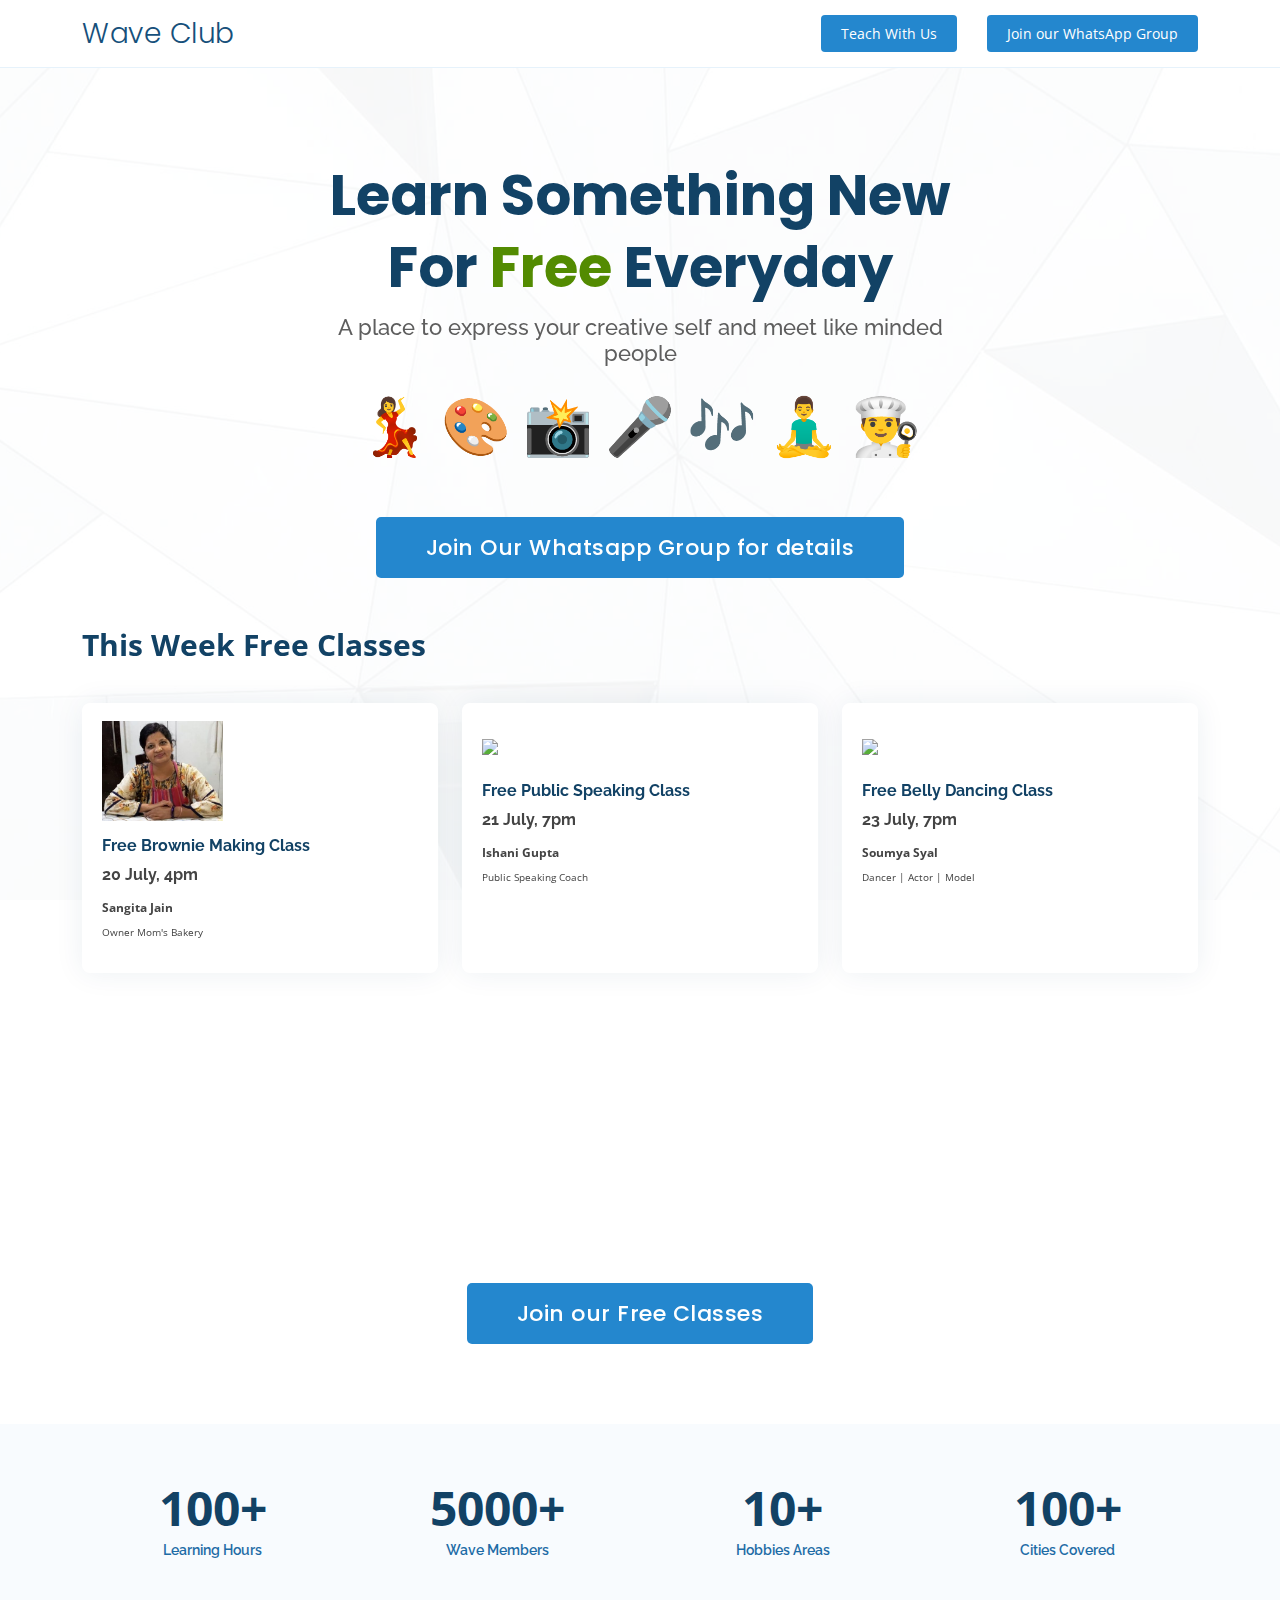
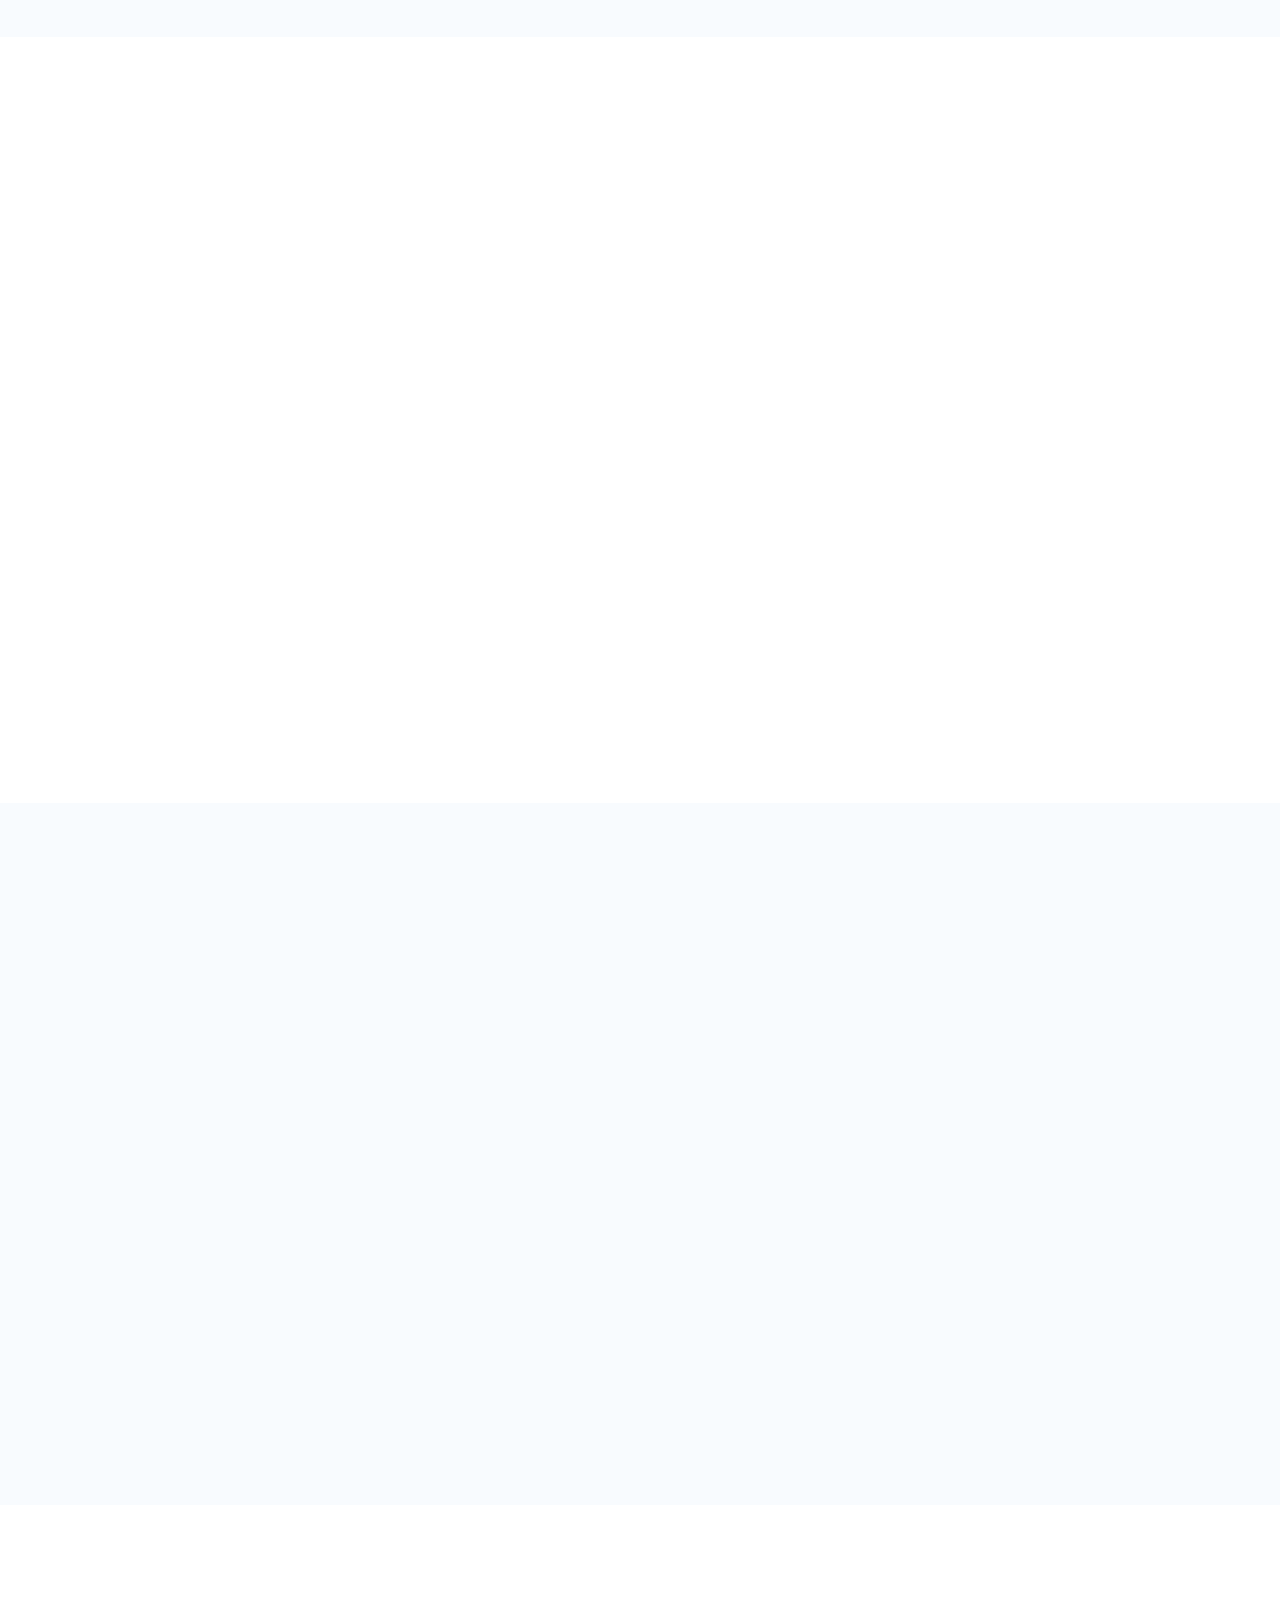
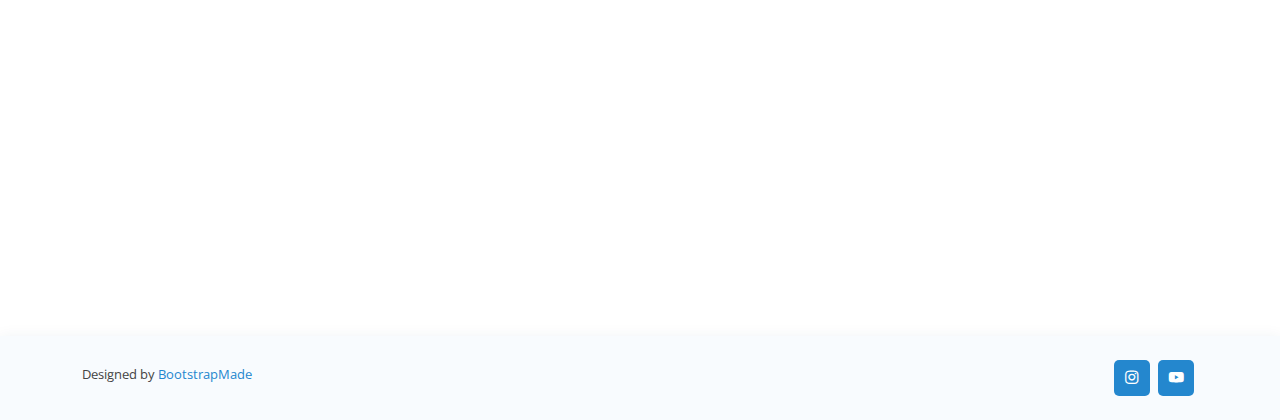
==== index.html @ b3d8a939 "faqs" ====
<!DOCTYPE html>
<html lang="en">

<head>
  <meta charset="utf-8">
  <meta content="width=device-width, initial-scale=1.0" name="viewport">

  <title>Wave Club</title>
  <meta content="" name="description">
  <meta content="" name="keywords">

  <!-- Favicons -->
  <link href="assets/img/favicon.png" rel="icon">
  <link href="assets/img/apple-touch-icon.png" rel="apple-touch-icon">

  <!-- Google Fonts -->
  <link href="https://fonts.googleapis.com/css?family=Open+Sans:300,300i,400,400i,600,600i,700,700i|Raleway:300,300i,400,400i,500,500i,600,600i,700,700i|Poppins:300,300i,400,400i,500,500i,600,600i,700,700i" rel="stylesheet">

  <!-- Vendor CSS Files -->
  <link href="assets/vendor/aos/aos.css" rel="stylesheet">
  <link href="assets/vendor/bootstrap/css/bootstrap.min.css" rel="stylesheet">
  <link href="assets/vendor/bootstrap-icons/bootstrap-icons.css" rel="stylesheet">
  <link href="assets/vendor/boxicons/css/boxicons.min.css" rel="stylesheet">
  <link href="assets/vendor/glightbox/css/glightbox.min.css" rel="stylesheet">
  <link href="assets/vendor/remixicon/remixicon.css" rel="stylesheet">
  <link href="assets/vendor/swiper/swiper-bundle.min.css" rel="stylesheet">

  <!-- Template Main CSS File -->
  <link href="assets/css/style.css" rel="stylesheet">

  <!-- =======================================================
  * Template Name: OnePage - v4.1.0
  * Template URL: https://bootstrapmade.com/onepage-multipurpose-bootstrap-template/
  * Author: BootstrapMade.com
  * License: https://bootstrapmade.com/license/
  ======================================================== -->
</head>

<body>

  <!-- ======= Header ======= -->
  <header id="header" class="fixed-top">
    <div class="container d-flex align-items-center justify-content-between">

      <h1 class="logo"><a href="index.html">Wave Club</a></h1>
      <!-- Uncomment below if you prefer to use an image logo -->


      <!-- <a href="index.html" class="logo"><img src="assets/img/logo.png" alt="" class="img-fluid"></a>-->

      <nav id="navbar" class="navbar">
        <ul>
          <!-- <li><a class="nav-link scrollto active" href="#hero">Home</a></li>
          <li><a class="nav-link scrollto" href="#about">About</a></li>
          <li><a class="nav-link scrollto" href="#testimonials">Testimonials</a></li>
          <li><a class="nav-link scrollto o" href="#portfolio">Portfolio</a></li>
          <li><a class="nav-link scrollto" href="#team">Team</a></li>
          <li><a class="nav-link scrollto" href="#faq">FAQ</a></li>
          <li><a class="nav-link scrollto" href="#contact">Contact</a></li> -->
          <!-- <li><a class="nav-link" href="teach-with-us.html">Teach With Us</a></li> -->
          <li><a class="getstarted scrollto" href="teach-with-us.html" target="_blank" >Teach With Us</a></li>          
           <li><a class="getstarted scrollto" href="https://chat.whatsapp.com/DWYjIzZmG3XHEySq0C9YFz" target="_blank" >Join our WhatsApp Group</a></li>
        </ul>
        <i class="bi bi-list mobile-nav-toggle"></i>
      </nav>
      <!-- .navbar -->

    </div>
  </header><!-- End Header -->

  <!-- ======= Hero Section ======= -->
  <section id="hero" class="d-flex align-items-center">
    <div class="container position-relative" data-aos="fade-up" data-aos-delay="100">
      <div class="row justify-content-center">
        <div class="col-xl-7 col-lg-9 text-center">
          <h1>Learn Something New For <span style="color:#538b01">Free</span> Everyday</h1>          
          <h2><span style="font-size: 22px;">A place to express your creative self and meet like minded people</span></h2>
          <br>
          <h1>💃 🎨  📸 🎤 🎶 🧘‍♂️ 👨‍🍳</h1>
        </div>
      </div>
      <br>
      <div class="text-center">
        <a target="_blank" href="https://chat.whatsapp.com/DWYjIzZmG3XHEySq0C9YFz" class="btn-get-started scrollto">Join Our Whatsapp Group for details</a>
      </div>
      <br>

      <div class="row justify-content-center">
        <div class="col-xl-12 col-lg-12">
          <p class="upcoming-classes"><b>This Week Free Classes</b></p>
        </div>
      </div>

      <div class="row icon-boxes flex">
        <div class="col-6 col-md-4 col-lg-4 align-items-stretch mb-5 mb-lg-0" data-aos="zoom-in" data-aos-delay="200">
          <div class="icon-box">
            <div class="icon"><img class="hobby-image" src="assets/img/brownie3.jpeg" style="height:100px"/></div>
            <h4 class="title"><a href="">Free Brownie Making Class</a></h4>
            <p class="description">
              <h4 class="title class-date">20 July, 4pm</h4>
              <span class="instructor-name"><b>Sangita Jain</b></span><br>
              <span class="instructor-info">Owner Mom's Bakery</span>
            </p>
          </div>
        </div>

        <div class="col-6 col-md-4 col-lg-4 align-items-stretch mb-5 mb-lg-0" data-aos="zoom-in" data-aos-delay="200">
          <div class="icon-box">
            <div class="icon"><img class="hobby-image" src="assets/img/Ishani.jpeg" style="height:100px"/></div>
            <h4 class="title"><a href="">Free Public Speaking Class</a></h4>
            <p class="description">
              <h4 class="title class-date">21 July, 7pm</h4>
              <span class="instructor-name"><b>Ishani Gupta</b></span><br>
              <span class="instructor-info">Public Speaking Coach</span>
            </p>
          </div>
        </div>

        <div class="col-6 col-md-4 col-lg-4 align-items-stretch mb-5 mb-lg-0" data-aos="zoom-in" data-aos-delay="200">
          <div class="icon-box">
            <div class="icon"><img class="hobby-image" src="assets/img/Soumya.png" style="height:100px"/></div>
            <h4 class="title"><a href="">Free Belly Dancing Class</a></h4>
            <p class="description">
              <h4 class="title class-date">23 July, 7pm</h4>
              <span class="instructor-name"><b>Soumya Syal</b></span><br>
              <span class="instructor-info">Dancer | Actor | Model</span>
            </p>
          </div>
        </div>
 
        <div class="col-6 col-md-4 col-lg-4 align-items-stretch mb-5 mb-lg-0" data-aos="zoom-in" data-aos-delay="200">
          <div class="icon-box">
            <br>
            <div class="icon"><img class="hobby-image" src="assets/img/riya.jpeg" style="height:100px"/></div>
            <br><h4 class="title"><a href="">Free Photography Class</a></h4>
            <p class="description">
              <h4 class="title class-date">24 July, 7pm</h4>
              <span class="instructor-name"><b>Riya Kishnani</b></span><br>
              <span class="instructor-info">Commercial Photographer</span>
            </p>
          </div>
        </div>

         <div class="col-6 col-md-4 col-lg-4 align-items-stretch mb-5 mb-lg-0" data-aos="zoom-in" data-aos-delay="200">
          <div class="icon-box">
            <div class="icon"><img class="hobby-image" src="assets/img/sketching.jpeg" style="height:100px"/></div>
            <h4 class="title"><a href="">Free Sketching Class</a></h4>
            <p class="description">
              <h4 class="title class-date">25 July, 7pm</h4>
              <span class="instructor-name"><b>Prashant</b></span><br>
              <span class="instructor-info">Professional Artist</span>
            </p>
          </div>
        </div>
         <br>
      <div class="text-center">
        <a target="_blank" href="https://chat.whatsapp.com/DWYjIzZmG3XHEySq0C9YFz" class="btn-get-started scrollto">Join our Free Classes</a>
      </div>
      <br>
      </div>
    </div>
  </section>


  <!-- End Hero -->

  <main id="main">

    <!-- ======= About Section ======= -->
    <!-- <section id="about" class="about">
      <div class="container" data-aos="fade-up">

        <div class="section-title">
          <h2>About Us</h2>
          <p>A space where </p>
        </div>

        <div class="row content">
          <div class="col-lg-6">
            <p>
              Lorem ipsum dolor sit amet, consectetur adipiscing elit, sed do eiusmod tempor incididunt ut labore et dolore
              magna aliqua.
            </p>
            <ul>
              <li><i class="ri-check-double-line"></i> Ullamco laboris nisi ut aliquip ex ea commodo consequat</li>
              <li><i class="ri-check-double-line"></i> Duis aute irure dolor in reprehenderit in voluptate velit</li>
              <li><i class="ri-check-double-line"></i> Ullamco laboris nisi ut aliquip ex ea commodo consequat</li>
            </ul>
          </div>
          <div class="col-lg-6 pt-4 pt-lg-0">
            <p>
              Ullamco laboris nisi ut aliquip ex ea commodo consequat. Duis aute irure dolor in reprehenderit in voluptate
              velit esse cillum dolore eu fugiat nulla pariatur. Excepteur sint occaecat cupidatat non proident, sunt in
              culpa qui officia deserunt mollit anim id est laborum.
            </p>
            <a href="#" class="btn-learn-more">Learn More</a>
          </div>
        </div>

      </div>
    </section>
    End About Section -->

    <!-- ======= Counts Section ======= -->
    <section id="counts" class="counts section-bg">
      <div class="container">

        <div class="row justify-content-end">

          <div class="col-lg-3 col-md-5 col-6 d-md-flex align-items-md-stretch">
            <div class="number-counts">
              <span>100+</span>
              <p>Learning Hours</p>
            </div>
          </div>

          <div class="col-lg-3 col-md-5 col-6 d-md-flex align-items-md-stretch">
            <div class="number-counts">
              <span>5000+</span>
              <p>Wave Members</p>
            </div>
          </div>

          <div class="col-lg-3 col-md-5 col-6 d-md-flex align-items-md-stretch">
            <div class="number-counts">
              <span>10+</span>
              <p>Hobbies Areas</p>
            </div>
          </div>

          <div class="col-lg-3 col-md-5 col-6 d-md-flex align-items-md-stretch">
            <div class="number-counts">
              <span>100+</span>
              <p>Cities Covered</p>
            </div>
          </div>
        </div>

      </div>
    </section><!-- End Counts Section -->

    <!-- ======= About Video Section ======= -->
    <!-- <section id="about-video" class="about-video">
      <div class="container" data-aos="fade-up">

        <div class="row">

          <div class="col-lg-6 video-box align-self-baseline" data-aos="fade-right" data-aos-delay="100">
            <img src="assets/img/about-video.jpg" class="img-fluid" alt="">
            <a href="https://www.youtube.com/watch?v=jDDaplaOz7Q" class="glightbox play-btn mb-4" data-vbtype="video" data-autoplay="true"></a>
          </div>

          <div class="col-lg-6 pt-3 pt-lg-0 content" data-aos="fade-left" data-aos-delay="100">
            <h3>Voluptatem dignissimos provident quasi corporis voluptates sit assumenda.</h3>
            <p class="fst-italic">
              Lorem ipsum dolor sit amet, consectetur adipiscing elit, sed do eiusmod tempor incididunt ut labore et dolore
              magna aliqua.
            </p>
            <ul>
              <li><i class="bx bx-check-double"></i> Ullamco laboris nisi ut aliquip ex ea commodo consequat.</li>
              <li><i class="bx bx-check-double"></i> Duis aute irure dolor in reprehenderit in voluptate velit.</li>
              <li><i class="bx bx-check-double"></i> Voluptate repellendus pariatur reprehenderit corporis sint.</li>
              <li><i class="bx bx-check-double"></i> Ullamco laboris nisi ut aliquip ex ea commodo consequat. Duis aute irure dolor in reprehenderit in voluptate trideta storacalaperda mastiro dolore eu fugiat nulla pariatur.</li>
            </ul>
            <p>
              Ullamco laboris nisi ut aliquip ex ea commodo consequat. Duis aute irure dolor in reprehenderit in voluptate
              velit esse cillum dolore eu fugiat nulla pariatur. Excepteur sint occaecat cupidatat non proident, sunt in
              culpa qui officia deserunt mollit anim id est laborum
            </p>
          </div>

        </div>

      </div>
    </section> -->
    <!-- End About Video Section -->

    <!-- ======= Clients Section ======= -->
    <!-- <section id="clients" class="clients section-bg">
      <div class="container">

        <div class="row">

          <div class="col-lg-2 col-md-4 col-6 d-flex align-items-center justify-content-center" data-aos="zoom-in">
            <img src="assets/img/clients/client-1.png" class="img-fluid" alt="">
          </div>

          <div class="col-lg-2 col-md-4 col-6 d-flex align-items-center justify-content-center" data-aos="zoom-in">
            <img src="assets/img/clients/client-2.png" class="img-fluid" alt="">
          </div>

          <div class="col-lg-2 col-md-4 col-6 d-flex align-items-center justify-content-center" data-aos="zoom-in">
            <img src="assets/img/clients/client-3.png" class="img-fluid" alt="">
          </div>

          <div class="col-lg-2 col-md-4 col-6 d-flex align-items-center justify-content-center" data-aos="zoom-in">
            <img src="assets/img/clients/client-4.png" class="img-fluid" alt="">
          </div>

          <div class="col-lg-2 col-md-4 col-6 d-flex align-items-center justify-content-center" data-aos="zoom-in">
            <img src="assets/img/clients/client-5.png" class="img-fluid" alt="">
          </div>

          <div class="col-lg-2 col-md-4 col-6 d-flex align-items-center justify-content-center" data-aos="zoom-in">
            <img src="assets/img/clients/client-6.png" class="img-fluid" alt="">
          </div>

        </div>

      </div>
    </section> -->
    <!-- End Clients Section -->

    <!-- ======= Testimonials Section ======= -->
    <section id="testimonials" class="testimonials">
      <div class="container" data-aos="fade-up">

        <div class="section-title">
          <h2>Testimonials</h2>
          <p>See what our members and instructors have to say about us</p>
        </div>

        <div class="testimonials-slider swiper-container" data-aos="fade-up" data-aos-delay="100">
          <div class="swiper-wrapper">

            <div class="swiper-slide">
              <div class="testimonial-item">
                <p>
                  <i class="bx bxs-quote-alt-left quote-icon-left"></i>
                  I've been a member of this group since it's inception. It has provided me with the means to unfetter a creative side of mine, and led my true self to shrivel up inside of me. For a long time I was trying to learn new languages but somehow due to various reasons I couldn’t do it and that’s when Wave Club has provided me with this opportunity to learn it and the same goes for dancing.
                  <i class="bx bxs-quote-alt-right quote-icon-right"></i>
                </p>
                <img src="assets/img/testimonials/anurjita.jpg" class="testimonial-img" alt="">
                <h3>Anurjita Bahumik</h3>
                <h4>Member</h4>
              </div>
            </div><!-- End testimonial item -->

            <div class="swiper-slide">
              <div class="testimonial-item">
                <p>
                  <i class="bx bxs-quote-alt-left quote-icon-left"></i>
                  Wave club has opened a new  chapter in my life. 
Through these weekly passion classes they helped me develop a passion for fitness and meditation especially. I would strongly recommend joining this amazing platform where you can learn and grow your passion for free. This is truly a place to express your creative self and get to meet many different talented people from different parts of the country. 
                  <i class="bx bxs-quote-alt-right quote-icon-right"></i>
                </p>
                <img src="assets/img/testimonials/karuna.jpeg" class="testimonial-img" alt="">
                <h3>Karuna Agarwal</h3>
                <h4>Member and Fitness Enthusiast</h4>
              </div>
            </div><!-- End testimonial item -->

             <div class="swiper-slide">
              <div class="testimonial-item">
                <p>
                  <i class="bx bxs-quote-alt-left quote-icon-left"></i>
                  Wave club is really are grt platform where people can learn many things and many other techniques. In this world of competition getting information from one person is not enough for any person. Wave club had made things possible by taking and initiative to bring all talented people together and let them learn all things which all they love👍 Grt job Team Wave💫Lots of love and support ❣️
                  <i class="bx bxs-quote-alt-right quote-icon-right"></i>
                </p>
                <img src="assets/img/testimonials/shruti.jpeg" class="testimonial-img" alt="">
                <h3>Shruti</h3>
                <h4>Member and Art Enthusiast</h4>
              </div>
            </div> <!--End testimonial item -->

           <!-- <div class="swiper-slide">
              <div class="testimonial-item">
                <p>
                  <i class="bx bxs-quote-alt-left quote-icon-left"></i>
                  Fugiat enim eram quae cillum dolore dolor amet nulla culpa multos export minim fugiat minim velit minim dolor enim duis veniam ipsum anim magna sunt elit fore quem dolore labore illum veniam.
                  <i class="bx bxs-quote-alt-right quote-icon-right"></i>
                </p>
                <img src="assets/img/testimonials/testimonials-4.jpg" class="testimonial-img" alt="">
                <h3>Matt Brandon</h3>
                <h4>Freelancer</h4>
              </div>
            </div> End testimonial item

            <div class="swiper-slide">
              <div class="testimonial-item">
                <p>
                  <i class="bx bxs-quote-alt-left quote-icon-left"></i>
                  Quis quorum aliqua sint quem legam fore sunt eram irure aliqua veniam tempor noster veniam enim culpa labore duis sunt culpa nulla illum cillum fugiat legam esse veniam culpa fore nisi cillum quid.
                  <i class="bx bxs-quote-alt-right quote-icon-right"></i>
                </p>
                <img src="assets/img/testimonials/testimonials-5.jpg" class="testimonial-img" alt="">
                <h3>John Larson</h3>
                <h4>Entrepreneur</h4>
              </div>
            </div> End testimonial item -->

          </div>
          <div class="swiper-pagination"></div>
        </div> 

      </div>
    </section><!-- End Testimonials Section -->

    <!-- ======= Services Section ======= -->
    <!-- <section id="services" class="services section-bg">
      <div class="container" data-aos="fade-up">

        <div class="section-title">
          <h2>Sevices</h2>
          <p>Magnam dolores commodi suscipit. Necessitatibus eius consequatur ex aliquid fuga eum quidem. Sit sint consectetur velit. Quisquam quos quisquam cupiditate. Et nemo qui impedit suscipit alias ea. Quia fugiat sit in iste officiis commodi quidem hic quas.</p>
        </div>

        <div class="row">
          <div class="col-lg-4 col-md-6 d-flex align-items-stretch" data-aos="zoom-in" data-aos-delay="100">
            <div class="icon-box iconbox-blue">
              <div class="icon">
                <svg width="100" height="100" viewBox="0 0 600 600" xmlns="http://www.w3.org/2000/svg">
                  <path stroke="none" stroke-width="0" fill="#f5f5f5" d="M300,521.0016835830174C376.1290562159157,517.8887921683347,466.0731472004068,529.7835943286574,510.70327084640275,468.03025145048787C554.3714126377745,407.6079735673963,508.03601936045806,328.9844924480964,491.2728898941984,256.3432110539036C474.5976632858925,184.082847569629,479.9380746630129,96.60480741107993,416.23090153303,58.64404602377083C348.86323505073057,18.502131276798302,261.93793281208167,40.57373210992963,193.5410806939664,78.93577620505333C130.42746243093433,114.334589627462,98.30271207620316,179.96522072025542,76.75703585869454,249.04625023123273C51.97151888228291,328.5150500222984,13.704378332031375,421.85034740162234,66.52175969318436,486.19268352777647C119.04800174914682,550.1803526380478,217.28368757567262,524.383925680826,300,521.0016835830174"></path>
                </svg>
                <i class="bx bxl-dribbble"></i>
              </div>
              <h4><a href="">Lorem Ipsum</a></h4>
              <p>Voluptatum deleniti atque corrupti quos dolores et quas molestias excepturi</p>
            </div>
          </div>

          <div class="col-lg-4 col-md-6 d-flex align-items-stretch mt-4 mt-md-0" data-aos="zoom-in" data-aos-delay="200">
            <div class="icon-box iconbox-orange ">
              <div class="icon">
                <svg width="100" height="100" viewBox="0 0 600 600" xmlns="http://www.w3.org/2000/svg">
                  <path stroke="none" stroke-width="0" fill="#f5f5f5" d="M300,582.0697525312426C382.5290701553225,586.8405444964366,449.9789794690241,525.3245884688669,502.5850820975895,461.55621195738473C556.606425686781,396.0723002908107,615.8543463187945,314.28637112970534,586.6730223649479,234.56875336149918C558.9533121215079,158.8439757836574,454.9685369536778,164.00468322053177,381.49747125262974,130.76875717737553C312.15926192815925,99.40240125094834,248.97055460311594,18.661163978235184,179.8680185752513,50.54337015887873C110.5421016452524,82.52863877960104,119.82277516462835,180.83849132639028,109.12597500060166,256.43424936330496C100.08760227029461,320.3096726198365,92.17705696193138,384.0621239912766,124.79988738764834,439.7174275375508C164.83382741302287,508.01625554203684,220.96474134820875,577.5009287672846,300,582.0697525312426"></path>
                </svg>
                <i class="bx bx-file"></i>
              </div>
              <h4><a href="">Sed Perspiciatis</a></h4>
              <p>Duis aute irure dolor in reprehenderit in voluptate velit esse cillum dolore</p>
            </div>
          </div>

          <div class="col-lg-4 col-md-6 d-flex align-items-stretch mt-4 mt-lg-0" data-aos="zoom-in" data-aos-delay="300">
            <div class="icon-box iconbox-pink">
              <div class="icon">
                <svg width="100" height="100" viewBox="0 0 600 600" xmlns="http://www.w3.org/2000/svg">
                  <path stroke="none" stroke-width="0" fill="#f5f5f5" d="M300,541.5067337569781C382.14930387511276,545.0595476570109,479.8736841581634,548.3450877840088,526.4010558755058,480.5488172755941C571.5218469581645,414.80211281144784,517.5187510058486,332.0715597781072,496.52539010469104,255.14436215662573C477.37192572678356,184.95920475031193,473.57363656557914,105.61284051026155,413.0603344069578,65.22779650032875C343.27470386102294,18.654635553484475,251.2091493199835,5.337323636656869,175.0934190732945,40.62881213300186C97.87086631185822,76.43348514350839,51.98124368387456,156.15599469081315,36.44837278890362,239.84606092416172C21.716077023791087,319.22268207091537,43.775223500013084,401.1760424656574,96.891909868211,461.97329694683043C147.22146801428983,519.5804099606455,223.5754009179313,538.201503339737,300,541.5067337569781"></path>
                </svg>
                <i class="bx bx-tachometer"></i>
              </div>
              <h4><a href="">Magni Dolores</a></h4>
              <p>Excepteur sint occaecat cupidatat non proident, sunt in culpa qui officia</p>
            </div>
          </div>

          <div class="col-lg-4 col-md-6 d-flex align-items-stretch mt-4" data-aos="zoom-in" data-aos-delay="100">
            <div class="icon-box iconbox-yellow">
              <div class="icon">
                <svg width="100" height="100" viewBox="0 0 600 600" xmlns="http://www.w3.org/2000/svg">
                  <path stroke="none" stroke-width="0" fill="#f5f5f5" d="M300,503.46388370962813C374.79870501325706,506.71871716319447,464.8034551963731,527.1746412648533,510.4981551193396,467.86667711651364C555.9287308511215,408.9015244558933,512.6030010748507,327.5744911775523,490.211057578863,256.5855673507754C471.097692560561,195.9906835881958,447.69079081568157,138.11976852964426,395.19560036434837,102.3242989838813C329.3053358748298,57.3949838291264,248.02791733380457,8.279543830951368,175.87071277845988,42.242879143198664C103.41431057327972,76.34704239035025,93.79494320519305,170.9812938413882,81.28167332365135,250.07896920659033C70.17666984294237,320.27484674793965,64.84698225790005,396.69656628748305,111.28512138212992,450.4950937839243C156.20124167950087,502.5303643271138,231.32542653798444,500.4755392045468,300,503.46388370962813"></path>
                </svg>
                <i class="bx bx-layer"></i>
              </div>
              <h4><a href="">Nemo Enim</a></h4>
              <p>At vero eos et accusamus et iusto odio dignissimos ducimus qui blanditiis</p>
            </div>
          </div>

          <div class="col-lg-4 col-md-6 d-flex align-items-stretch mt-4" data-aos="zoom-in" data-aos-delay="200">
            <div class="icon-box iconbox-red">
              <div class="icon">
                <svg width="100" height="100" viewBox="0 0 600 600" xmlns="http://www.w3.org/2000/svg">
                  <path stroke="none" stroke-width="0" fill="#f5f5f5" d="M300,532.3542879108572C369.38199826031484,532.3153073249985,429.10787420159085,491.63046689027357,474.5244479745417,439.17860296908856C522.8885846962883,383.3225815378663,569.1668002868075,314.3205725914397,550.7432151929288,242.7694973846089C532.6665558377875,172.5657663291529,456.2379748765914,142.6223662098291,390.3689995646985,112.34683881706744C326.66090330228417,83.06452184765237,258.84405631176094,53.51806209861945,193.32584062364296,78.48882559362697C121.61183558270385,105.82097193414197,62.805066853699245,167.19869350419734,48.57481801355237,242.6138429142374C34.843463184063346,315.3850353017275,76.69343916112496,383.4422959591041,125.22947124332185,439.3748458443577C170.7312796277747,491.8107796887764,230.57421082200815,532.3932930995766,300,532.3542879108572"></path>
                </svg>
                <i class="bx bx-slideshow"></i>
              </div>
              <h4><a href="">Dele Cardo</a></h4>
              <p>Quis consequatur saepe eligendi voluptatem consequatur dolor consequuntur</p>
            </div>
          </div>

          <div class="col-lg-4 col-md-6 d-flex align-items-stretch mt-4" data-aos="zoom-in" data-aos-delay="300">
            <div class="icon-box iconbox-teal">
              <div class="icon">
                <svg width="100" height="100" viewBox="0 0 600 600" xmlns="http://www.w3.org/2000/svg">
                  <path stroke="none" stroke-width="0" fill="#f5f5f5" d="M300,566.797414625762C385.7384707136149,576.1784315230908,478.7894351017131,552.8928747891023,531.9192734346935,484.94944893311C584.6109503024035,417.5663521118492,582.489472248146,322.67544863468447,553.9536738515405,242.03673114598146C529.1557734026468,171.96086150256528,465.24506316201064,127.66468636344209,395.9583748389544,100.7403814666027C334.2173773831606,76.7482773500951,269.4350130405921,84.62216499799875,207.1952322260088,107.2889140133804C132.92018162631612,134.33871894543012,41.79353780512637,160.00259165414826,22.644507872594943,236.69541883565114C3.319112789854554,314.0945973066697,72.72355303640163,379.243833228382,124.04198916343866,440.3218312028393C172.9286146004772,498.5055451809895,224.45579914871206,558.5317968840102,300,566.797414625762"></path>
                </svg>
                <i class="bx bx-arch"></i>
              </div>
              <h4><a href="">Divera Don</a></h4>
              <p>Modi nostrum vel laborum. Porro fugit error sit minus sapiente sit aspernatur</p>
            </div>
          </div>

        </div>

      </div>
    </section> -->
    <!-- End Sevices Section -->

    <!-- ======= Cta Section ======= -->
  <!--  <section id="cta" class="cta">
      <div class="container" data-aos="zoom-in">
        <div class="text-center">
          <h3>Call To Action</h3>
          <p> Duis aute irure dolor in reprehenderit in voluptate velit esse cillum dolore eu fugiat nulla pariatur. Excepteur sint occaecat cupidatat non proident, sunt in culpa qui officia deserunt mollit anim id est laborum.</p>
          <a class="cta-btn" href="#">Call To Action</a>
        </div>
      </div>
    </section> -->
    <!-- End Cta Section -->

    <!-- ======= Portfolio Section ======= -->
   <!-- <section id="portfolio" class="portfolio">
      <div class="container" data-aos="fade-up">

        <div class="section-title">
          <h2>Classes at a glance</h2>
           <p style = "font-size: 15px;"><strike>Explore</strike> <b>Express Yourself</b>, <strike>Consume</strike> <b>Create content</b></p> -->
        </div>

       <!-- <div class="row" data-aos="fade-up" data-aos-delay="150">
          <div class="col-lg-12 d-flex justify-content-center">
            <ul id="portfolio-flters">
              <li data-filter="*" class="filter-active">All</li>
              <li data-filter=".filter-app">App</li>
              <li data-filter=".filter-card">Card</li>
              <li data-filter=".filter-web">Web</li>
            </ul>
          </div>
        </div>

        <div class="row portfolio-container" data-aos="fade-up" data-aos-delay="300">

          <div class="col-lg-4 col-md-6 portfolio-item filter-app">
            <div class="portfolio-wrap">
              <img src="assets/img/brownie.jpeg" class="img-fluid" alt="">
              <div class="portfolio-info">
                <h4>App 1</h4>
                <p>App</p>
                <div class="portfolio-links">
                  <a href="assets/img/brownie.jpeg" data-gallery="portfolioGallery" class="portfolio-lightbox" title="App 1"><i class="bx bx-plus"></i></a>
                  <a href="portfolio-details.html" title="More Details"><i class="bx bx-link"></i></a>
                </div>
              </div>
            </div>
          </div>

          <div class="col-lg-4 col-md-6 portfolio-item filter-web">
            <div class="portfolio-wrap">
              <img src="assets/img/portfolio/portfolio-2.jpg" class="img-fluid" alt="">
              <div class="portfolio-info">
                <h4>Web 3</h4>
                <p>Web</p>
                <div class="portfolio-links">
                  <a href="assets/img/portfolio/portfolio-2.jpg" data-gallery="portfolioGallery" class="portfolio-lightbox" title="Web 3"><i class="bx bx-plus"></i></a>
                  <a href="portfolio-details.html" title="More Details"><i class="bx bx-link"></i></a>
                </div>
              </div>
            </div>
          </div>

          <div class="col-lg-4 col-md-6 portfolio-item filter-app">
            <div class="portfolio-wrap">
              <img src="assets/img/portfolio/portfolio-3.jpg" class="img-fluid" alt="">
              <div class="portfolio-info">
                <h4>App 2</h4>
                <p>App</p>
                <div class="portfolio-links">
                  <a href="assets/img/portfolio/portfolio-3.jpg" data-gallery="portfolioGallery" class="portfolio-lightbox" title="App 2"><i class="bx bx-plus"></i></a>
                  <a href="portfolio-details.html" title="More Details"><i class="bx bx-link"></i></a>
                </div>
              </div>
            </div>
          </div>

          <div class="col-lg-4 col-md-6 portfolio-item filter-card">
            <div class="portfolio-wrap">
              <img src="assets/img/portfolio/portfolio-4.jpg" class="img-fluid" alt="">
              <div class="portfolio-info">
                <h4>Card 2</h4>
                <p>Card</p>
                <div class="portfolio-links">
                  <a href="assets/img/portfolio/portfolio-4.jpg" data-gallery="portfolioGallery" class="portfolio-lightbox" title="Card 2"><i class="bx bx-plus"></i></a>
                  <a href="portfolio-details.html" title="More Details"><i class="bx bx-link"></i></a>
                </div>
              </div>
            </div>
          </div>

          <div class="col-lg-4 col-md-6 portfolio-item filter-web">
            <div class="portfolio-wrap">
              <img src="assets/img/portfolio/portfolio-5.jpg" class="img-fluid" alt="">
              <div class="portfolio-info">
                <h4>Web 2</h4>
                <p>Web</p>
                <div class="portfolio-links">
                  <a href="assets/img/portfolio/portfolio-5.jpg" data-gallery="portfolioGallery" class="portfolio-lightbox" title="Web 2"><i class="bx bx-plus"></i></a>
                  <a href="portfolio-details.html" title="More Details"><i class="bx bx-link"></i></a>
                </div>
              </div>
            </div>
          </div>

          <div class="col-lg-4 col-md-6 portfolio-item filter-app">
            <div class="portfolio-wrap">
              <img src="assets/img/portfolio/portfolio-6.jpg" class="img-fluid" alt="">
              <div class="portfolio-info">
                <h4>App 3</h4>
                <p>App</p>
                <div class="portfolio-links">
                  <a href="assets/img/portfolio/portfolio-6.jpg" data-gallery="portfolioGallery" class="portfolio-lightbox" title="App 3"><i class="bx bx-plus"></i></a>
                  <a href="portfolio-details.html" title="More Details"><i class="bx bx-link"></i></a>
                </div>
              </div>
            </div>
          </div>

          <div class="col-lg-4 col-md-6 portfolio-item filter-card">
            <div class="portfolio-wrap">
              <img src="assets/img/portfolio/portfolio-7.jpg" class="img-fluid" alt="">
              <div class="portfolio-info">
                <h4>Card 1</h4>
                <p>Card</p>
                <div class="portfolio-links">
                  <a href="assets/img/portfolio/portfolio-7.jpg" data-gallery="portfolioGallery" class="portfolio-lightbox" title="Card 1"><i class="bx bx-plus"></i></a>
                  <a href="portfolio-details.html" title="More Details"><i class="bx bx-link"></i></a>
                </div>
              </div>
            </div>
          </div>

          <div class="col-lg-4 col-md-6 portfolio-item filter-card">
            <div class="portfolio-wrap">
              <img src="assets/img/portfolio/portfolio-8.jpg" class="img-fluid" alt="">
              <div class="portfolio-info">
                <h4>Card 3</h4>
                <p>Card</p>
                <div class="portfolio-links">
                  <a href="assets/img/portfolio/portfolio-8.jpg" data-gallery="portfolioGallery" class="portfolio-lightbox" title="Card 3"><i class="bx bx-plus"></i></a>
                  <a href="portfolio-details.html" title="More Details"><i class="bx bx-link"></i></a>
                </div>
              </div>
            </div>
          </div>

          <div class="col-lg-4 col-md-6 portfolio-item filter-web">
            <div class="portfolio-wrap">
              <img src="assets/img/portfolio/portfolio-9.jpg" class="img-fluid" alt="">
              <div class="portfolio-info">
                <h4>Web 3</h4>
                <p>Web</p>
                <div class="portfolio-links">
                  <a href="assets/img/portfolio/portfolio-9.jpg" data-gallery="portfolioGallery" class="portfolio-lightbox" title="Web 3"><i class="bx bx-plus"></i></a>
                  <a href="portfolio-details.html" title="More Details"><i class="bx bx-link"></i></a>
                </div>
              </div>
            </div>
          </div>

        </div>

      </div>
    </section> End Portfolio Section -->

    <!-- ======= Team Section ======= -->
    <!-- <section id="team" class="team section-bg">
      <div class="container" data-aos="fade-up">

        <div class="section-title">
          <h2>Team</h2>
          <p>Magnam dolores commodi suscipit. Necessitatibus eius consequatur ex aliquid fuga eum quidem. Sit sint consectetur velit. Quisquam quos quisquam cupiditate. Et nemo qui impedit suscipit alias ea. Quia fugiat sit in iste officiis commodi quidem hic quas.</p>
        </div>

        <div class="row">

          <div class="offset-md-3 col-lg-3 col-md-6 d-flex align-items-stretch" data-aos="fade-up" data-aos-delay="100">
            <div class="member">
              <div class="member-img">
                <img src="assets/img/team/raja.jpg" class="img-fluid" alt="">
                <div class="social">
                  <a href=""><i class="bi bi-twitter"></i></a>
                  <a href=""><i class="bi bi-facebook"></i></a>
                  <a href=""><i class="bi bi-instagram"></i></a>
                  <a href=""><i class="bi bi-linkedin"></i></a>
                </div>
              </div>
              <div class="member-info">
                <h4>Raja Jain</h4>
                <span>Co-founder</span>
              </div>
            </div>
          </div>

          <div class="col-lg-3 col-md-6 d-flex align-items-stretch" data-aos="fade-up" data-aos-delay="200">
            <div class="member">
              <div class="member-img">
                <img src="assets/img/team/meet.jpg" class="img-fluid" alt="">
                <div class="social">
                  <a href=""><i class="bi bi-twitter"></i></a>
                  <a href=""><i class="bi bi-facebook"></i></a>
                  <a href=""><i class="bi bi-instagram"></i></a>
                  <a href=""><i class="bi bi-linkedin"></i></a>
                </div>
              </div>
              <div class="member-info">
                <h4>Meet Saparia</h4>
                <span>Co-founder</span>
              </div>
            </div>
          </div>


        </div>

      </div>
    </section> -->
    <!-- End Team Section -->

    <!-- ======= Pricing Section ======= -->
    <!-- <section id="pricing" class="pricing">
      <div class="container" data-aos="fade-up">

        <div class="section-title">
          <h2>Pricing</h2>
          <p>Magnam dolores commodi suscipit. Necessitatibus eius consequatur ex aliquid fuga eum quidem. Sit sint consectetur velit. Quisquam quos quisquam cupiditate. Et nemo qui impedit suscipit alias ea. Quia fugiat sit in iste officiis commodi quidem hic quas.</p>
        </div>

        <div class="row">

          <div class="col-lg-4 col-md-6" data-aos="zoom-im" data-aos-delay="100">
            <div class="box">
              <h3>Free</h3>
              <h4><sup>$</sup>0<span> / month</span></h4>
              <ul>
                <li>Aida dere</li>
                <li>Nec feugiat nisl</li>
                <li>Nulla at volutpat dola</li>
                <li class="na">Pharetra massa</li>
                <li class="na">Massa ultricies mi</li>
              </ul>
              <div class="btn-wrap">
                <a href="#" class="btn-buy">Buy Now</a>
              </div>
            </div>
          </div>

          <div class="col-lg-4 col-md-6 mt-4 mt-md-0" data-aos="zoom-in" data-aos-delay="100">
            <div class="box featured">
              <h3>Business</h3>
              <h4><sup>$</sup>19<span> / month</span></h4>
              <ul>
                <li>Aida dere</li>
                <li>Nec feugiat nisl</li>
                <li>Nulla at volutpat dola</li>
                <li>Pharetra massa</li>
                <li class="na">Massa ultricies mi</li>
              </ul>
              <div class="btn-wrap">
                <a href="#" class="btn-buy">Buy Now</a>
              </div>
            </div>
          </div>

          <div class="col-lg-4 col-md-6 mt-4 mt-lg-0" data-aos="zoom-in" data-aos-delay="100">
            <div class="box">
              <h3>Developer</h3>
              <h4><sup>$</sup>29<span> / month</span></h4>
              <ul>
                <li>Aida dere</li>
                <li>Nec feugiat nisl</li>
                <li>Nulla at volutpat dola</li>
                <li>Pharetra massa</li>
                <li>Massa ultricies mi</li>
              </ul>
              <div class="btn-wrap">
                <a href="#" class="btn-buy">Buy Now</a>
              </div>
            </div>
          </div>

        </div>

      </div>
    </section> -->
    <!-- End Pricing Section -->

    <!-- ======= Frequently Asked Questions Section ======= -->
    <section id="faq" class="faq section-bg">
      <div class="container" data-aos="fade-up">

        <div class="section-title">
          <h2>Frequently Asked Questions</h2>
          <!-- <p>Magnam dolores commodi suscipit. Necessitatibus eius consequatur ex aliquid fuga eum quidem. Sit sint consectetur velit. Quisquam quos quisquam cupiditate. Et nemo qui impedit suscipit alias ea. Quia fugiat sit in iste officiis commodi quidem hic quas.</p> -->
        </div>

        <div class="faq-list">
          <ul>
            <li data-aos="fade-up">
              <i class="bx bx-help-circle icon-help"></i> <a data-bs-toggle="collapse" class="collapse" data-bs-target="#faq-list-1">What is Wave Club?<i class="bx bx-chevron-down icon-show"></i><i class="bx bx-chevron-up icon-close"></i></a>
              <div id="faq-list-1" class="collapse show" data-bs-parent=".faq-list">
                <p>
                  Wave Club is a place to express your creativity and meet like minded people. It is started by two IIT Roorkee alum who believe that hobbies should be a part of daily routine. 
                </p>
              </div>
            </li>

            <li data-aos="fade-up" data-aos-delay="100">
              <i class="bx bx-help-circle icon-help"></i> <a data-bs-toggle="collapse" data-bs-target="#faq-list-2" class="collapsed">Are all classes really free? <i class="bx bx-chevron-down icon-show"></i><i class="bx bx-chevron-up icon-close"></i></a>
              <div id="faq-list-2" class="collapse" data-bs-parent=".faq-list">
                <p>
                  Yes, all our classes are completely free 🔥🔥. However, we also offer detailed paid courses which you can buy if you are passionate about learnning a particular skill. 
                </p>
              </div>
            </li>

            <li data-aos="fade-up" data-aos-delay="200">
              <i class="bx bx-help-circle icon-help"></i> <a data-bs-toggle="collapse" data-bs-target="#faq-list-3" class="collapsed">What are your free classes like? Who can attend them? <i class="bx bx-chevron-down icon-show"></i><i class="bx bx-chevron-up icon-close"></i></a>
              <div id="faq-list-3" class="collapse" data-bs-parent=".faq-list">
                <p>
                  Our Free classes are taken by experienced instructors. The classes are not theoretical; rather they are more practical and handson -- thus you always learn something new when you join them. Everyone, from beginner to intermediate to expert, can join. Besides, we are a place for you to express your creativity. 
                </p>
              </div>
            </li>

            <li data-aos="fade-up" data-aos-delay="300">
              <i class="bx bx-help-circle icon-help"></i> <a data-bs-toggle="collapse" data-bs-target="#faq-list-4" class="collapsed">How to be a Wave Club Member? <i class="bx bx-chevron-down icon-show"></i><i class="bx bx-chevron-up icon-close"></i></a>
              <div id="faq-list-4" class="collapse" data-bs-parent=".faq-list">
                <p>
                  It's simple; If you are on mobile, go to the top right corner and click on menu. From their click on 'Join Our WhatsApp Group'. On Desktop, you can directly click 'Join Our WhatsApp Group' at Top Right corner.
                </p>
              </div>
            </li>

            <li data-aos="fade-up" data-aos-delay="400">
              <i class="bx bx-help-circle icon-help"></i> <a data-bs-toggle="collapse" data-bs-target="#faq-list-5" class="collapsed">I want to work as an instructor with you. What should I do? <i class="bx bx-chevron-down icon-show"></i><i class="bx bx-chevron-up icon-close"></i></a>
              <div id="faq-list-5" class="collapse" data-bs-parent=".faq-list">
                <p>
                  If you are on mobile, go to the top right corner and click on menu. From their click on 'Teach with Us'. On this page, click on 'I want to join Wave'. On Desktop, you can directly click 'Teach with Us' at Top Right corner. On this page, click on 'I want to join Wave'
                </p>
              </div>
            </li>

          </ul>
        </div>

      </div>
    </section><!-- End Frequently Asked Questions Section -->

    <!-- ======= Contact Section ======= -->
    <section id="contact" class="contact">
      <div class="container" data-aos="fade-up">

        <div class="section-title">
          <h2>Contact</h2>
          <p>In case you have any doubt, you can contact us on</p>
        </div>

        
        <!-- <div>
          <iframe style="border:0; width: 100%; height: 270px;" src="https://www.google.com/maps/embed?pb=!1m14!1m8!1m3!1d12097.433213460943!2d-74.0062269!3d40.7101282!3m2!1i1024!2i768!4f13.1!3m3!1m2!1s0x0%3A0xb89d1fe6bc499443!2sDowntown+Conference+Center!5e0!3m2!1smk!2sbg!4v1539943755621" frameborder="0" allowfullscreen></iframe>
        </div> -->

        <div class="row mt-5">
        
          <div class="col-lg-3">
            <div class="info">
              <div class="email">
                <i class="bi bi-envelope"></i>
                <h4>Email</h4>
                <p><a target="_blank" href="mailto:waveclub5@gmail.com">waveclub5@gmail.com</a></p>
              </div>
            </div>
          </div>

          <div class="col-lg-3">
            <div class="info">
              <div class="email">
                <i class="bi bi-whatsapp"></i>
                <h4>Whatsapp</h4>
                <p><a target="_blank" href="https://wa.me/918299736190">DM on WhatsApp</a></p>
              </div>
            </div>
          </div>

          <div class="col-lg-3">
            <div class="info">
              <div class="email">
                <i class="bi bi-instagram"></i>
                <h4>Instagram</h4>
                <p><a target="_blank" href="https://www.instagram.com/waveofpassion/">Check out our Instagram Page</a></p>
              </div>
            </div>
          </div>

          <div class="col-lg-3">
            <div class="info">
              <div class="email">
                <i class="bi bi-youtube"></i>
                <h4>Youtube</h4>
                <p><a target="_blank" href="https://www.youtube.com/channel/UCiOfWpddiVHADnfO9h2I1Gw">Check out our Youtube Channel</a></p>
              </div>
            </div>
          </div>

          <!-- <div class="col-lg-8 mt-5 mt-lg-0">

            <form action="forms/contact.php" method="post" role="form" class="php-email-form">
              <div class="row">
                <div class="col-md-6 form-group">
                  <input type="text" name="name" class="form-control" id="name" placeholder="Your Name" required>
                </div>
                <div class="col-md-6 form-group mt-3 mt-md-3">
                  <input type="email" class="form-control" name="email" id="email" placeholder="Your Email" required>
                </div>
              </div>
              <div class="form-group mt-3">
                <input type="text" class="form-control" name="subject" id="subject" placeholder="Subject" required>
              </div>
              <div class="form-group mt-3">
                <textarea class="form-control" name="message" rows="5" placeholder="Message" required></textarea>
              </div>
              <div class="my-3">
                <div class="loading">Loading</div>
                <div class="error-message"></div>
                <div class="sent-message">Your message has been sent. Thank you!</div>
              </div>
              <div class="text-center"><button type="submit">Send Message</button></div>
            </form>

          </div> -->

        </div>

      </div>
    </section>
    <!-- End Contact Section -->

  </main><!-- End #main -->

  <!-- ======= Footer ======= -->
  <footer id="footer">
<!-- 
    <div class="footer-top">
      <div class="container">
        <div class="row">

          <div class="col-lg-3 col-md-6 footer-contact">
            <h3>OnePage</h3>
            <p>
              A108 Adam Street <br>
              New York, NY 535022<br>
              United States <br><br>
              <strong>Phone:</strong> +1 5589 55488 55<br>
              <strong>Email:</strong> info@example.com<br>
            </p>
          </div>

          <div class="col-lg-2 col-md-6 footer-links">
            <h4>Useful Links</h4>
            <ul>
              <li><i class="bx bx-chevron-right"></i> <a href="#">Home</a></li>
              <li><i class="bx bx-chevron-right"></i> <a href="#">About us</a></li>
              <li><i class="bx bx-chevron-right"></i> <a href="#">Services</a></li>
              <li><i class="bx bx-chevron-right"></i> <a href="#">Terms of service</a></li>
              <li><i class="bx bx-chevron-right"></i> <a href="#">Privacy policy</a></li>
            </ul>
          </div>

          <div class="col-lg-3 col-md-6 footer-links">
            <h4>Our Services</h4>
            <ul>
              <li><i class="bx bx-chevron-right"></i> <a href="#">Web Design</a></li>
              <li><i class="bx bx-chevron-right"></i> <a href="#">Web Development</a></li>
              <li><i class="bx bx-chevron-right"></i> <a href="#">Product Management</a></li>
              <li><i class="bx bx-chevron-right"></i> <a href="#">Marketing</a></li>
              <li><i class="bx bx-chevron-right"></i> <a href="#">Graphic Design</a></li>
            </ul>
          </div>

          <div class="col-lg-4 col-md-6 footer-newsletter">
            <h4>Join Our Newsletter</h4>
            <p>Tamen quem nulla quae legam multos aute sint culpa legam noster magna</p>
            <form action="" method="post">
              <input type="email" name="email"><input type="submit" value="Subscribe">
            </form>
          </div>

        </div>
      </div>
    </div> -->

    <div class="container d-md-flex py-4">

      <div class="me-md-auto text-center text-md-start">
        <div class="credits">
          <!-- All the links in the footer should remain intact. -->
          <!-- You can delete the links only if you purchased the pro version. -->
          <!-- Licensing information: https://bootstrapmade.com/license/ -->
          <!-- Purchase the pro version with working PHP/AJAX contact form: https://bootstrapmade.com/onepage-multipurpose-bootstrap-template/ -->
          Designed by <a href="https://bootstrapmade.com/">BootstrapMade</a>
        </div>
      </div>
      <div class="social-links text-center text-md-right pt-3 pt-md-0">
        <a target="_blank" href="https://www.instagram.com/waveofpassion/" class="instagram"><i class="bx bxl-instagram"></i></a>
        <a target="_blank" href="https://www.youtube.com/channel/UCiOfWpddiVHADnfO9h2I1Gw" class="youtube"><i class="bx bxl-youtube"></i></a>
      </div>
    </div>
  </footer>
  <!-- End Footer -->

  <div id="preloader"></div>
  <a href="#" class="back-to-top d-flex align-items-center justify-content-center"><i class="bi bi-arrow-up-short"></i></a>

  <!-- Vendor JS Files -->
  <script src="assets/vendor/aos/aos.js"></script>
  <script src="assets/vendor/bootstrap/js/bootstrap.bundle.min.js"></script>
  <script src="assets/vendor/glightbox/js/glightbox.min.js"></script>
  <script src="assets/vendor/isotope-layout/isotope.pkgd.min.js"></script>
  <script src="assets/vendor/php-email-form/validate.js"></script>
  <script src="assets/vendor/purecounter/purecounter.js"></script>
  <script src="assets/vendor/swiper/swiper-bundle.min.js"></script>

  <!-- Template Main JS File -->
  <script src="assets/js/main.js"></script>

</body>

</html>
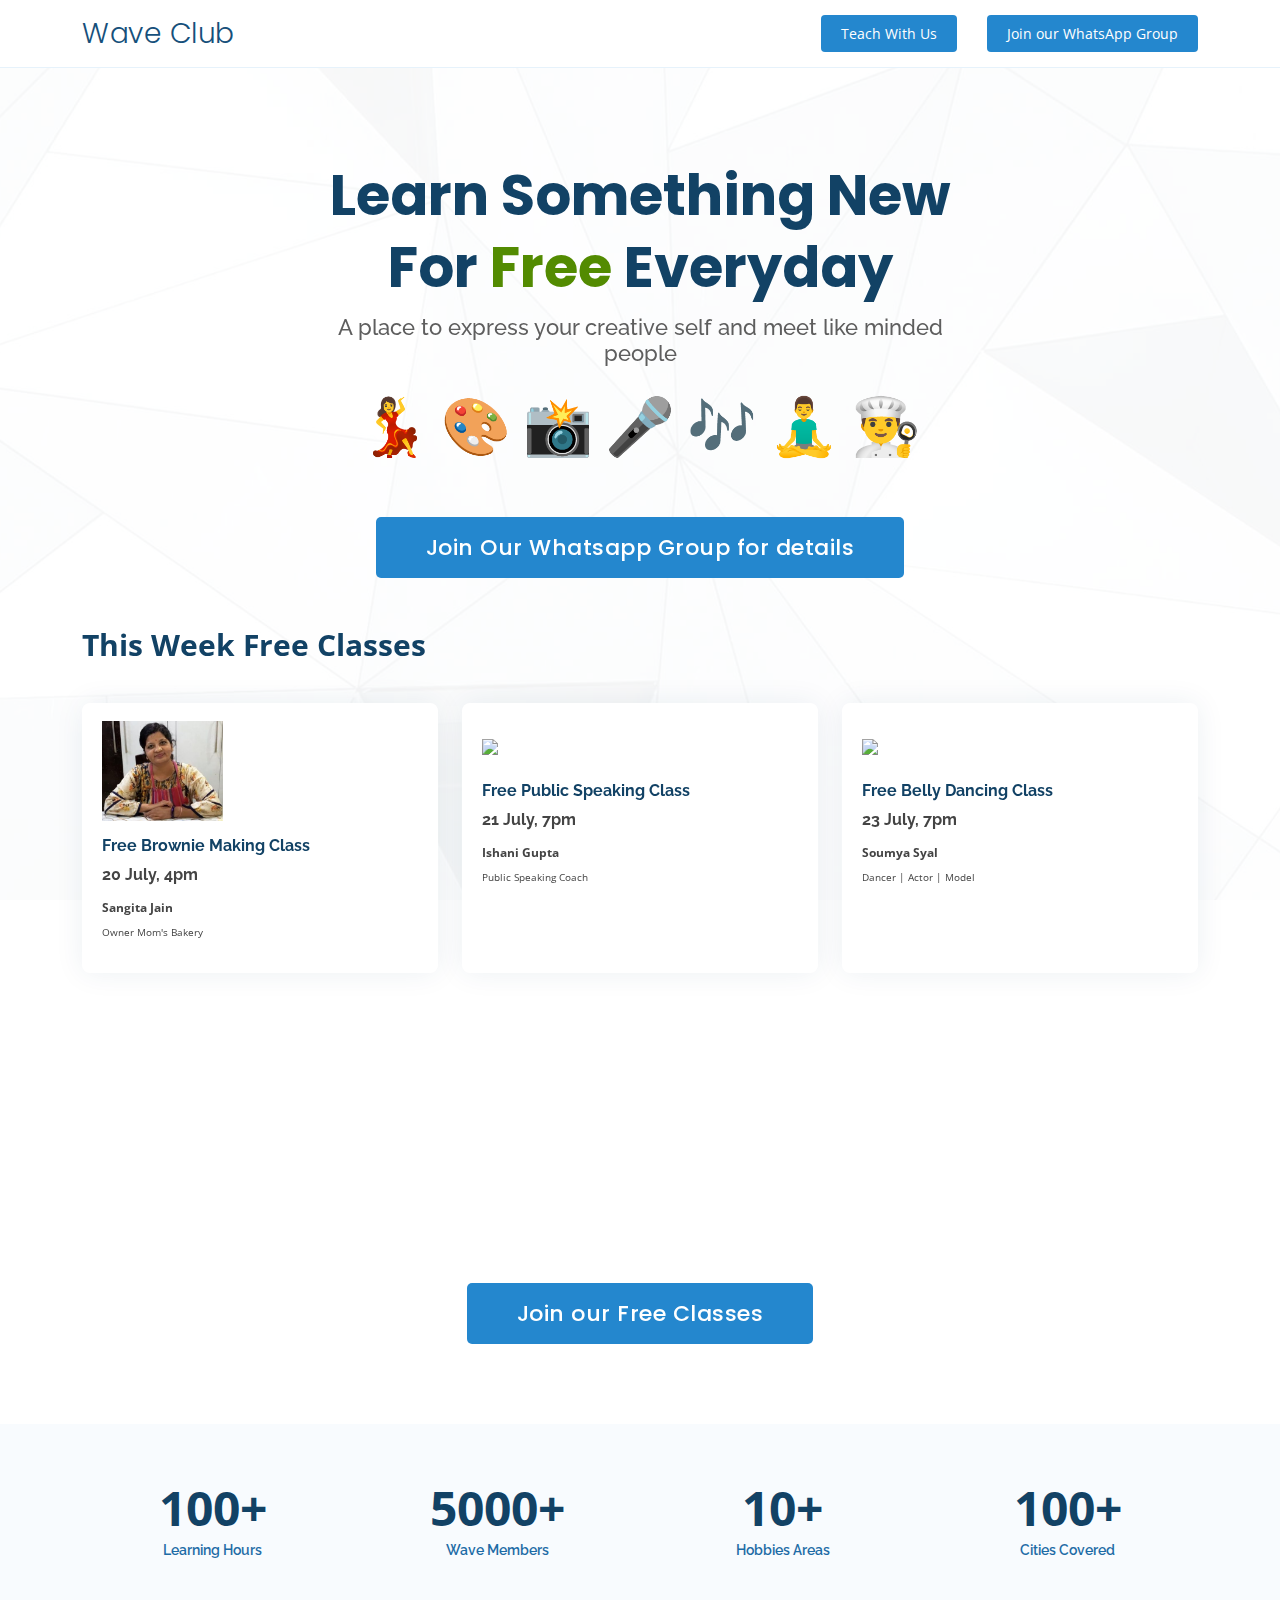
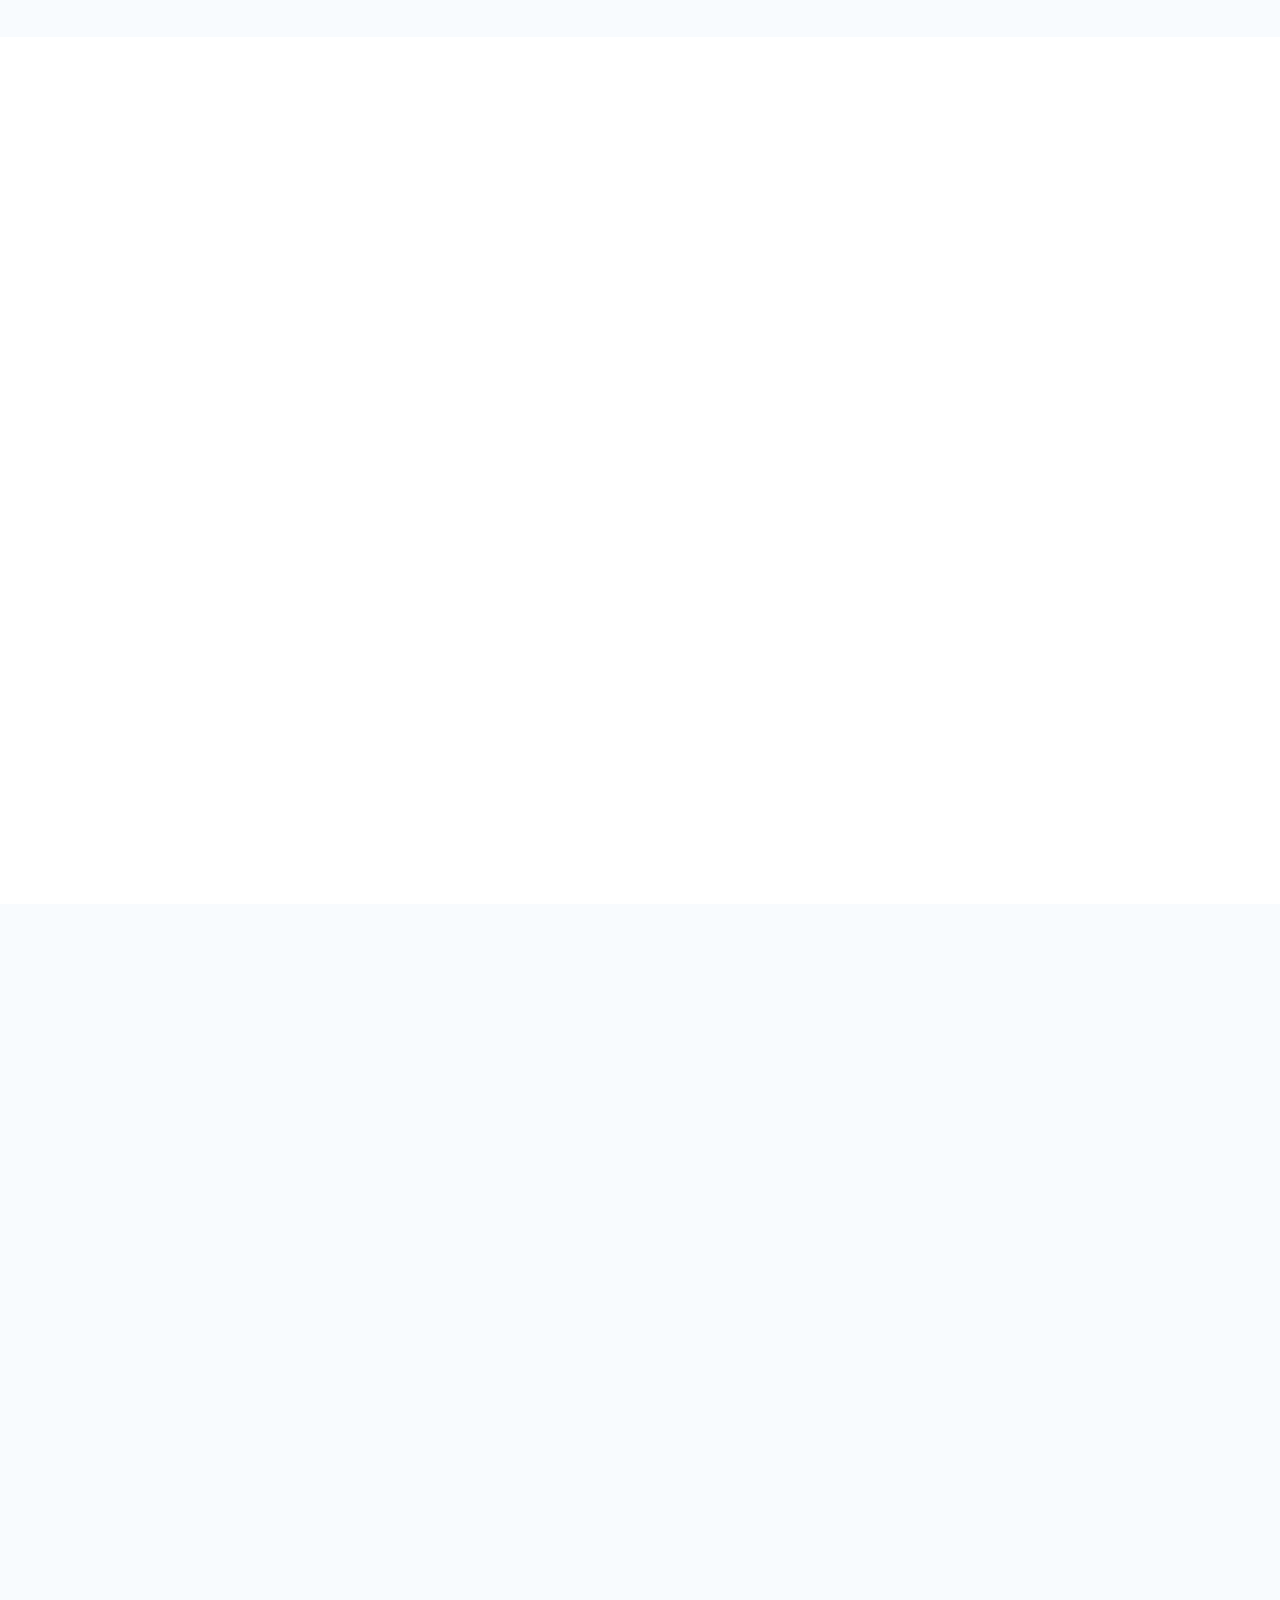
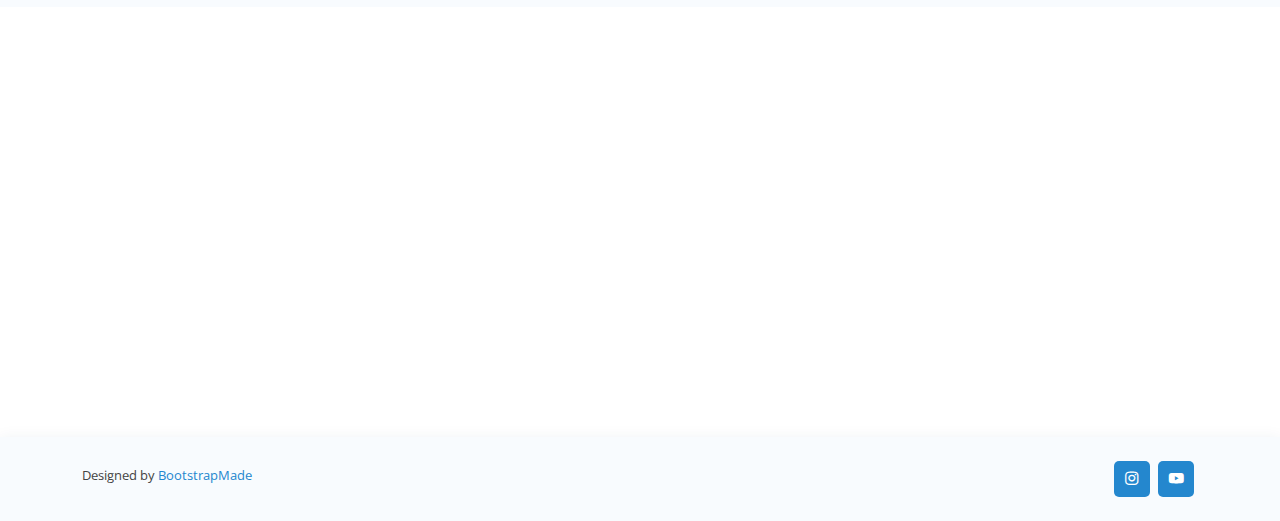
==== commit 640387df: "prashant" ====
--- a/index.html
+++ b/index.html
@@ -129,13 +129,12 @@
         </div>
  
         <div class="col-6 col-md-4 col-lg-4 align-items-stretch mb-5 mb-lg-0" data-aos="zoom-in" data-aos-delay="200">
-          <div class="icon-box">
-            <br>
-            <div class="icon"><img class="hobby-image" src="assets/img/riya.jpeg" style="height:100px"/></div>
-            <br><h4 class="title"><a href="">Free Photography Class</a></h4>
+          <div class="icon-box">          
+            <div class="icon"><img class="hobby-image" src="assets/img/riya.jpeg" style="height:80px"/></div>
+            <br><h4 class="title"><a href="">Free DSLR Photography Class</a></h4>
             <p class="description">
               <h4 class="title class-date">24 July, 7pm</h4>
-              <span class="instructor-name"><b>Riya Kishnani</b></span><br>
+              <span class="instructor-name"><b>Riya Kishnani</b></span>
               <span class="instructor-info">Commercial Photographer</span>
             </p>
           </div>
@@ -143,7 +142,7 @@
 
          <div class="col-6 col-md-4 col-lg-4 align-items-stretch mb-5 mb-lg-0" data-aos="zoom-in" data-aos-delay="200">
           <div class="icon-box">
-            <div class="icon"><img class="hobby-image" src="assets/img/sketching.jpeg" style="height:100px"/></div>
+            <div class="icon"><img class="hobby-image" src="assets/img/prashant.jpeg" style="height:100px"/></div>
             <h4 class="title"><a href="">Free Sketching Class</a></h4>
             <p class="description">
               <h4 class="title class-date">25 July, 7pm</h4>
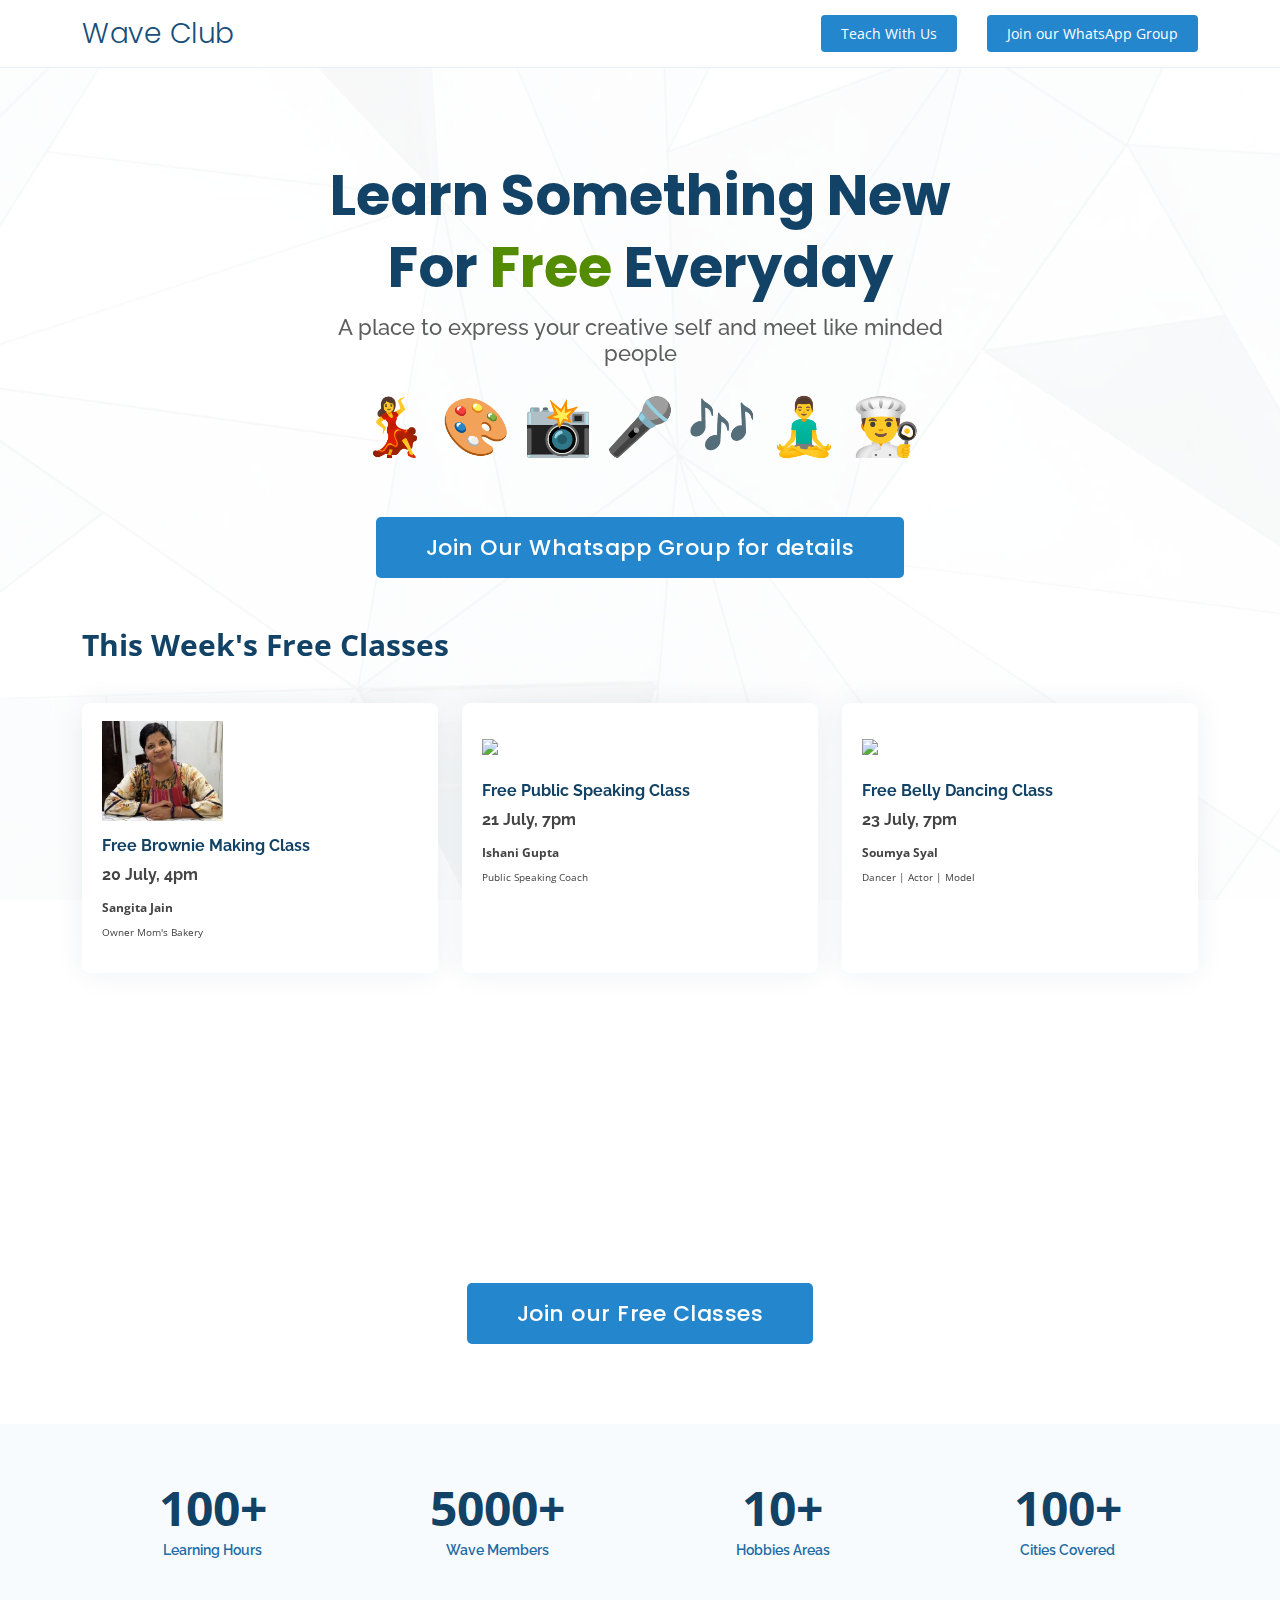
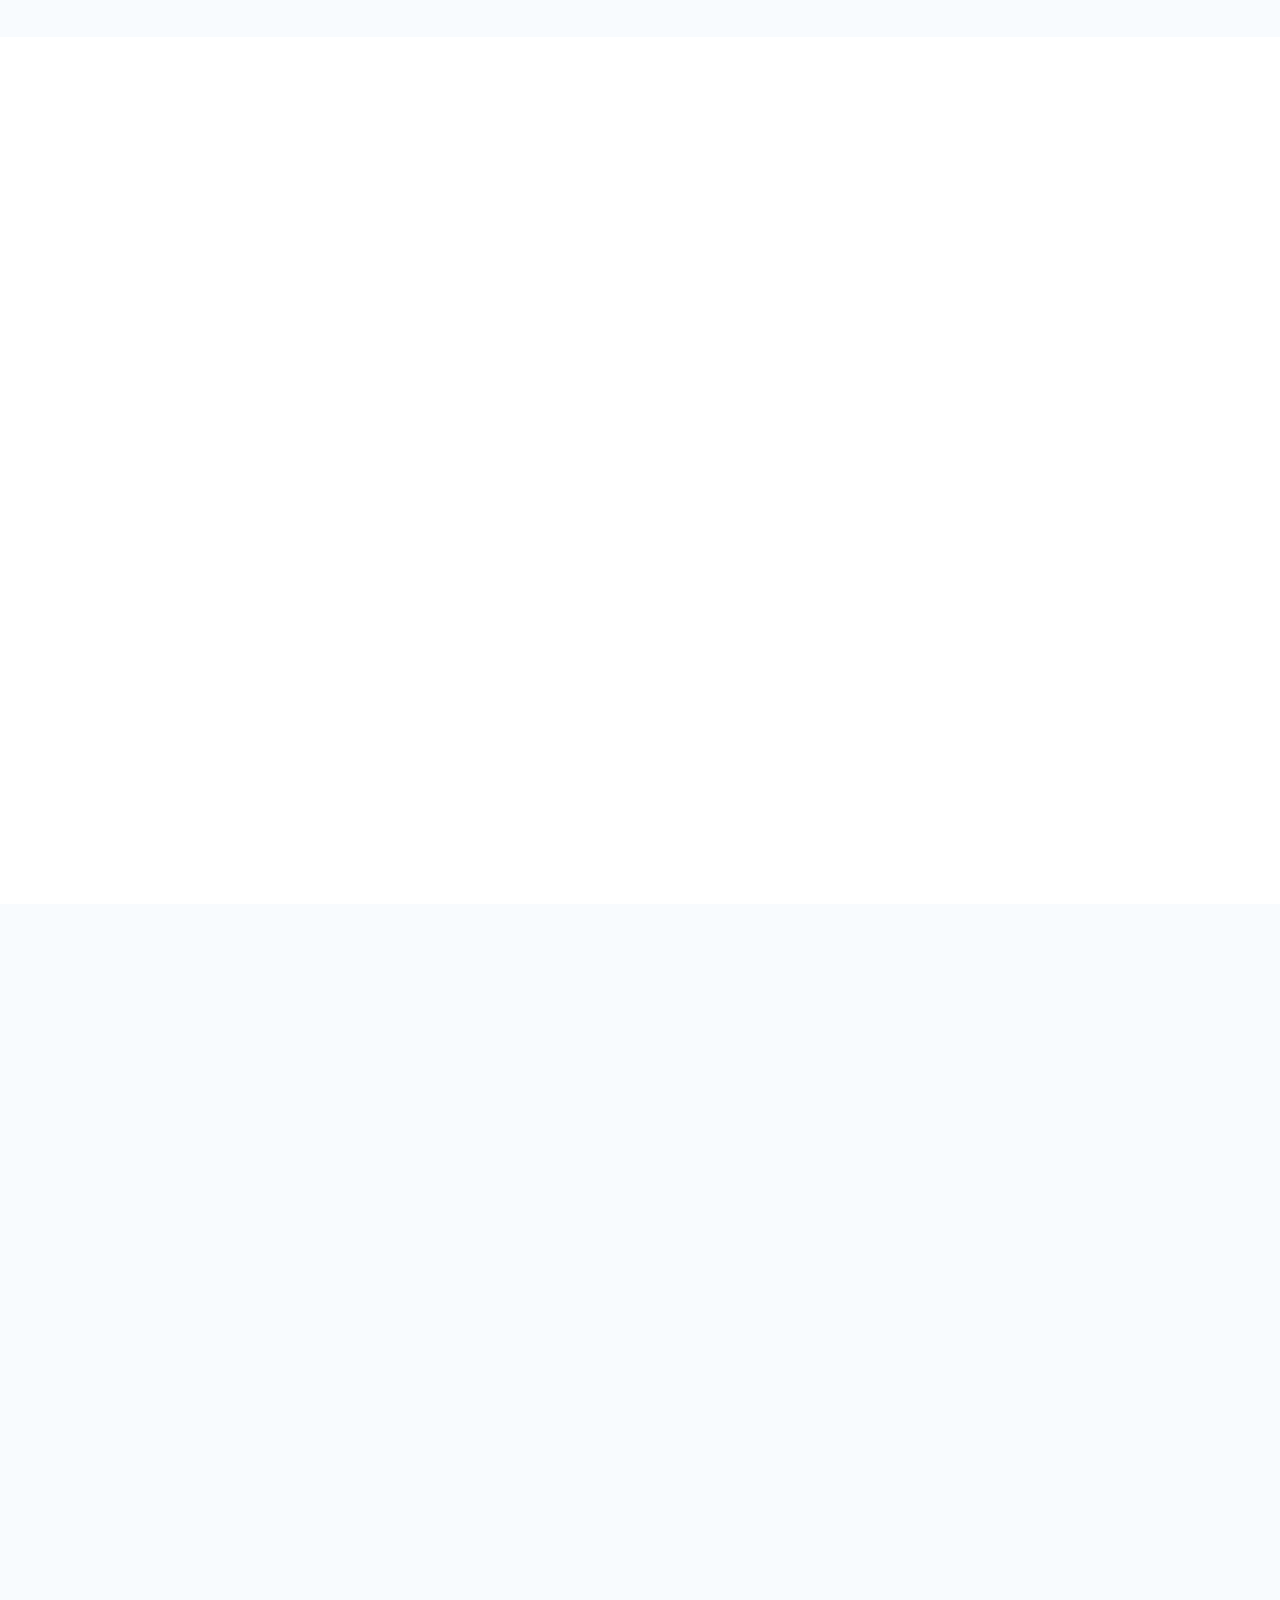
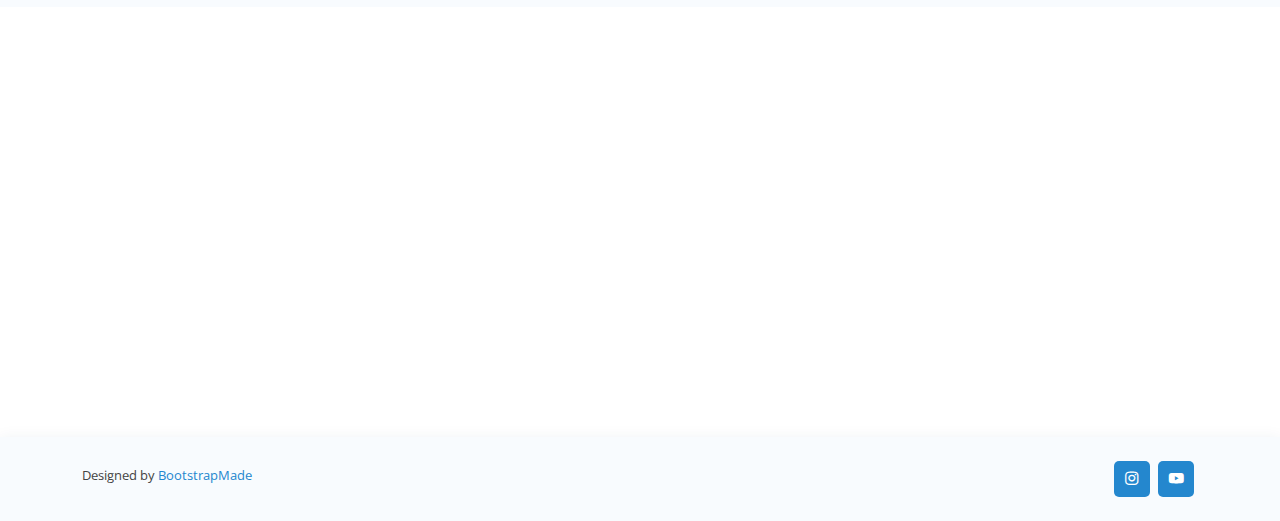
==== commit d7b8cd73: "week's" ====
--- a/index.html
+++ b/index.html
@@ -59,7 +59,7 @@
           <li><a class="nav-link scrollto" href="#contact">Contact</a></li> -->
           <!-- <li><a class="nav-link" href="teach-with-us.html">Teach With Us</a></li> -->
           <li><a class="getstarted scrollto" href="teach-with-us.html" target="_blank" >Teach With Us</a></li>          
-           <li><a class="getstarted scrollto" href="https://chat.whatsapp.com/DWYjIzZmG3XHEySq0C9YFz" target="_blank" >Join our WhatsApp Group</a></li>
+           <li><a class="getstarted scrollto" href="https://chat.whatsapp.com/C5pmTQKm2cZ7GkmhVefje5" target="_blank" >Join our WhatsApp Group</a></li>
         </ul>
         <i class="bi bi-list mobile-nav-toggle"></i>
       </nav>
@@ -81,13 +81,13 @@
       </div>
       <br>
       <div class="text-center">
-        <a target="_blank" href="https://chat.whatsapp.com/DWYjIzZmG3XHEySq0C9YFz" class="btn-get-started scrollto">Join Our Whatsapp Group for details</a>
+        <a target="_blank" href="https://chat.whatsapp.com/C5pmTQKm2cZ7GkmhVefje5" class="btn-get-started scrollto">Join Our Whatsapp Group for details</a>
       </div>
       <br>
 
       <div class="row justify-content-center">
         <div class="col-xl-12 col-lg-12">
-          <p class="upcoming-classes"><b>This Week Free Classes</b></p>
+          <p class="upcoming-classes"><b>This Week's Free Classes</b></p>
         </div>
       </div>
 
@@ -142,7 +142,7 @@
 
          <div class="col-6 col-md-4 col-lg-4 align-items-stretch mb-5 mb-lg-0" data-aos="zoom-in" data-aos-delay="200">
           <div class="icon-box">
-            <div class="icon"><img class="hobby-image" src="assets/img/prashant.jpeg" style="height:100px"/></div>
+            <div class="icon"><img class="hobby-image" src="assets/img/pra.jpeg" style="height:100px"/></div>
             <h4 class="title"><a href="">Free Sketching Class</a></h4>
             <p class="description">
               <h4 class="title class-date">25 July, 7pm</h4>
@@ -153,7 +153,7 @@
         </div>
          <br>
       <div class="text-center">
-        <a target="_blank" href="https://chat.whatsapp.com/DWYjIzZmG3XHEySq0C9YFz" class="btn-get-started scrollto">Join our Free Classes</a>
+        <a target="_blank" href="https://chat.whatsapp.com/C5pmTQKm2cZ7GkmhVefje5" class="btn-get-started scrollto">Join our Free Classes</a>
       </div>
       <br>
       </div>
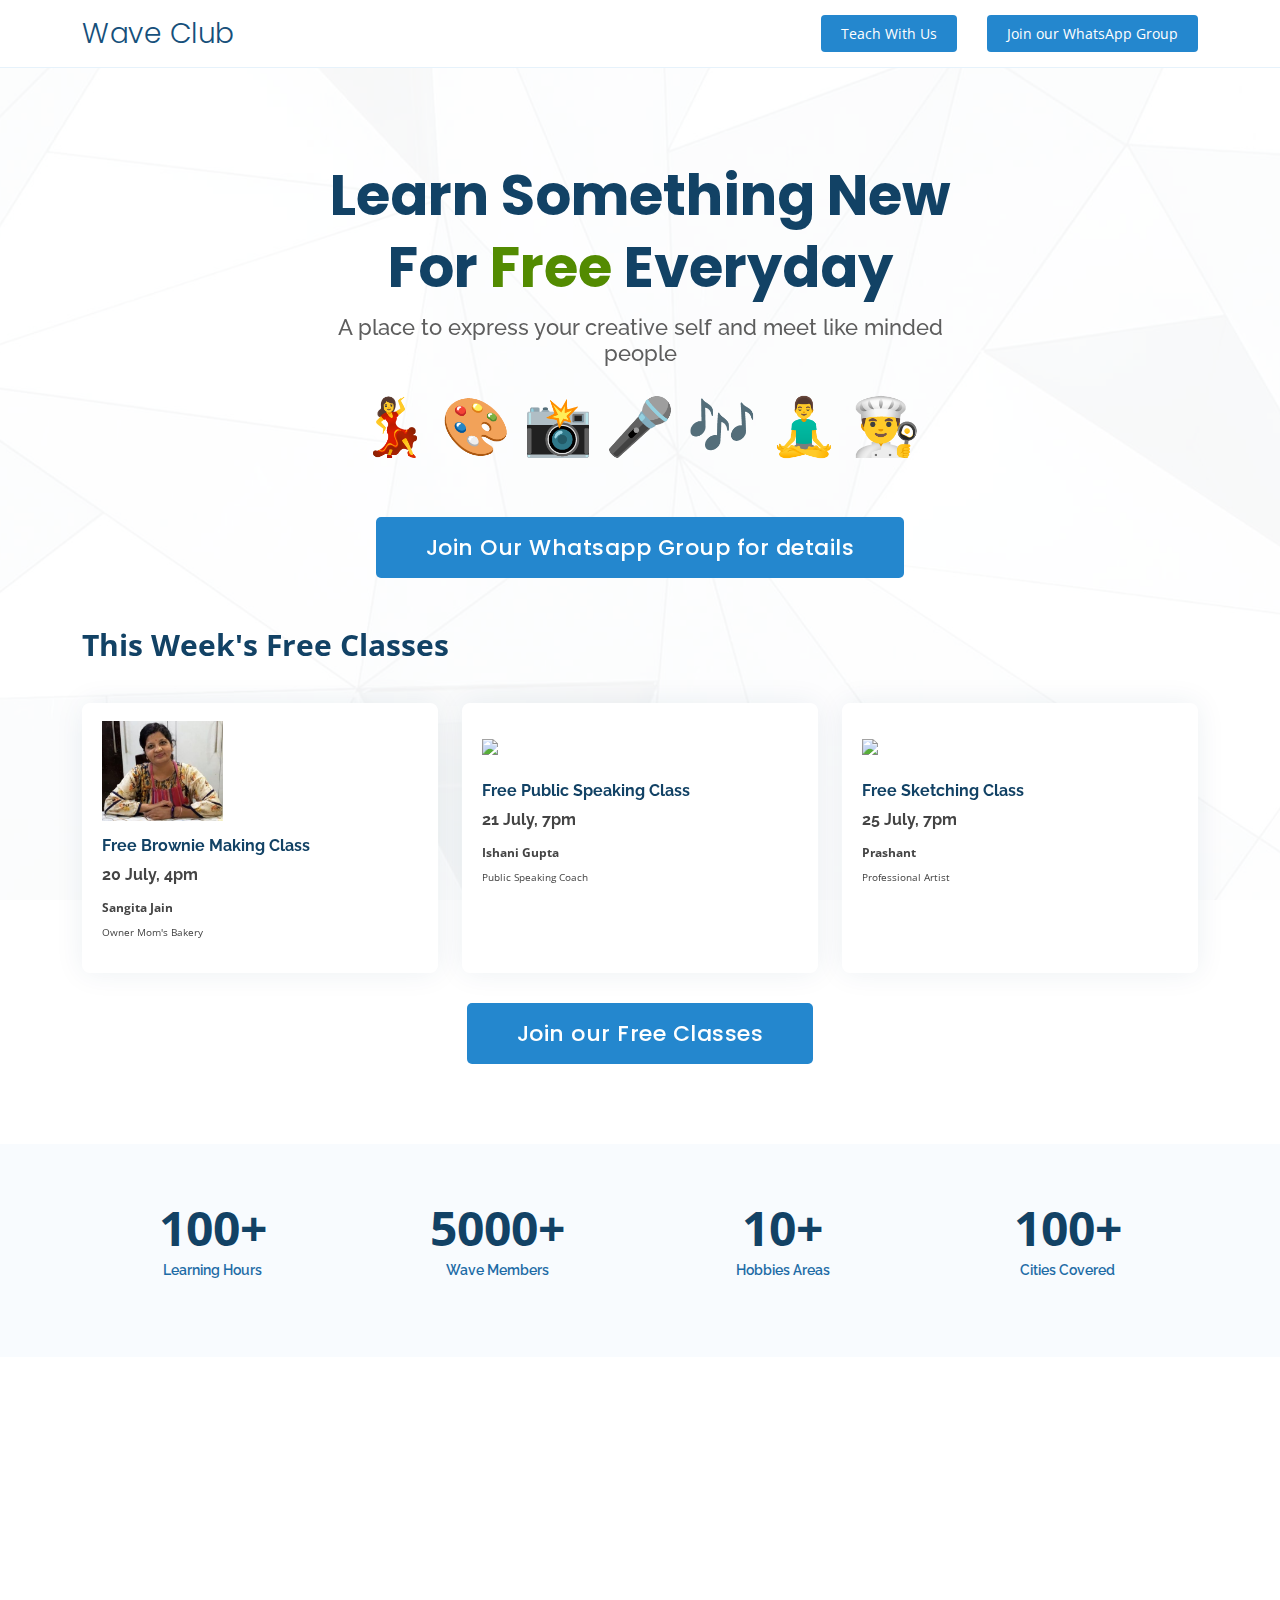
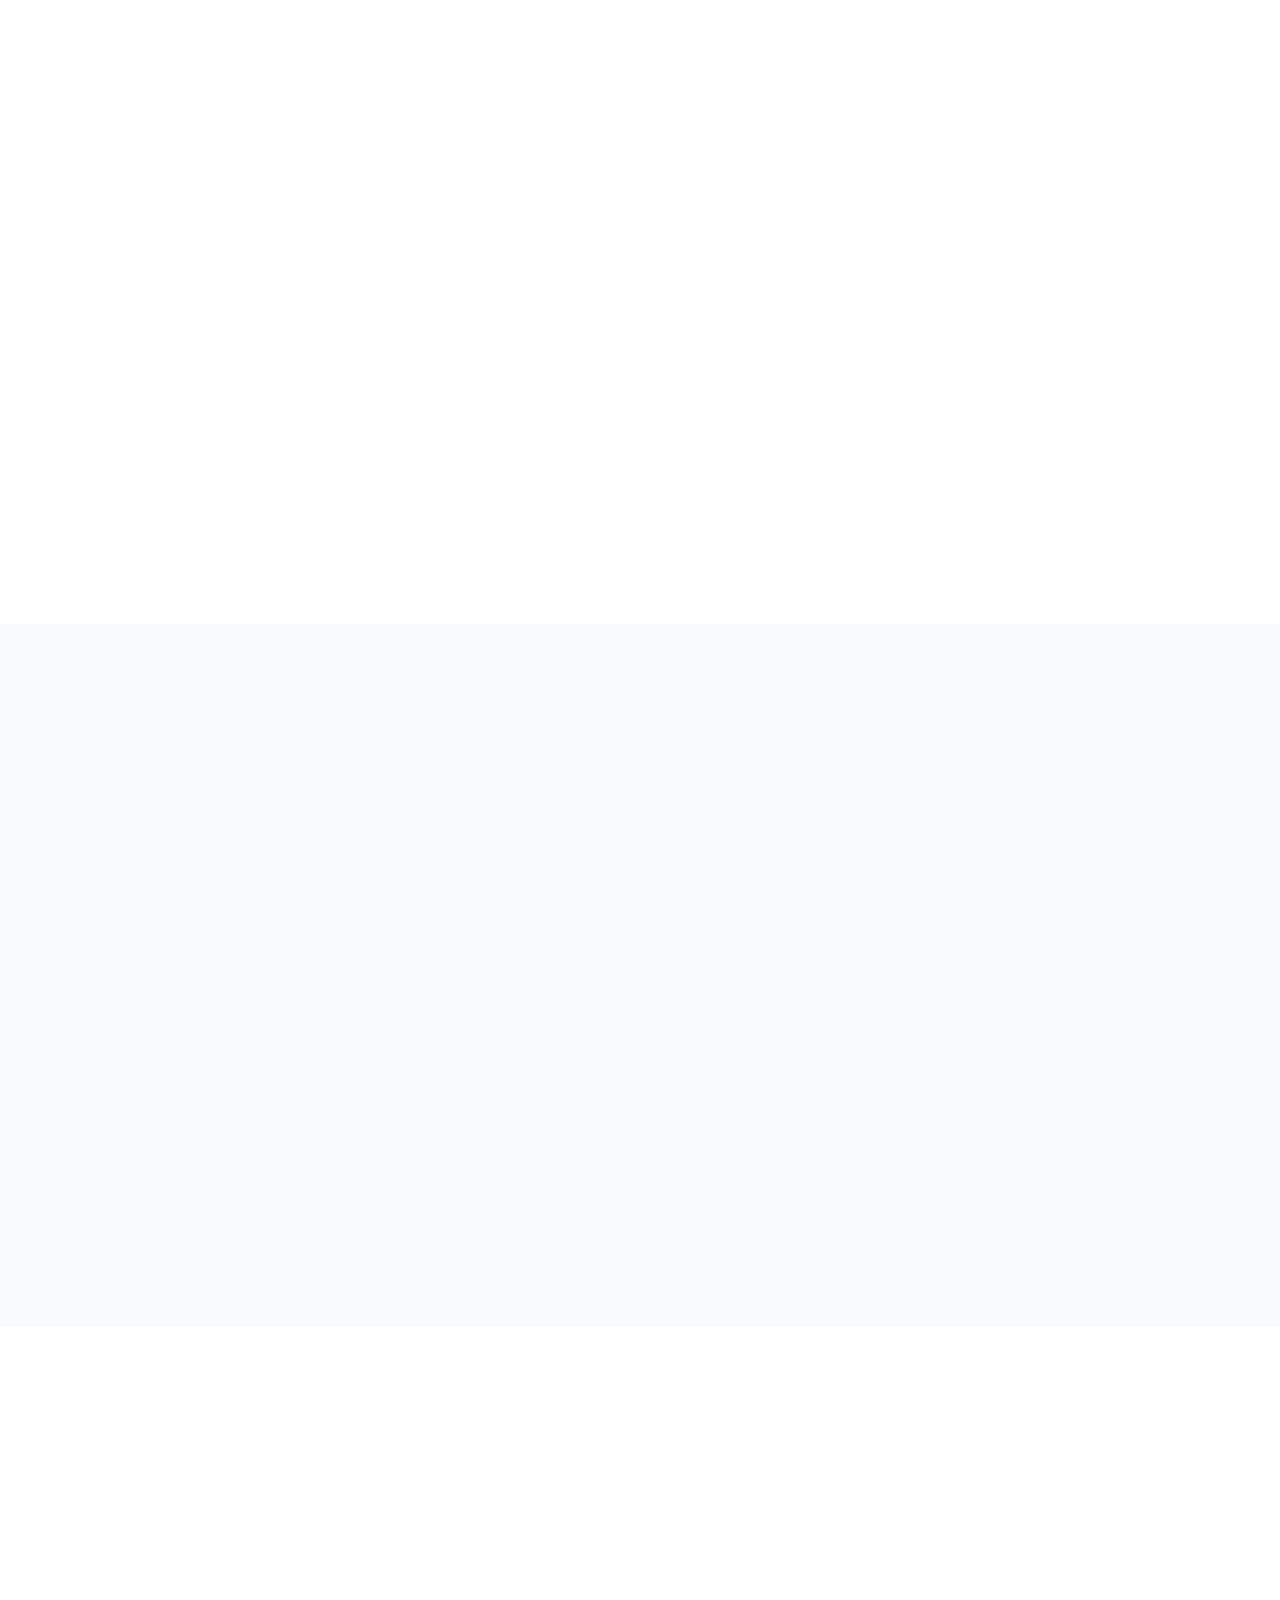
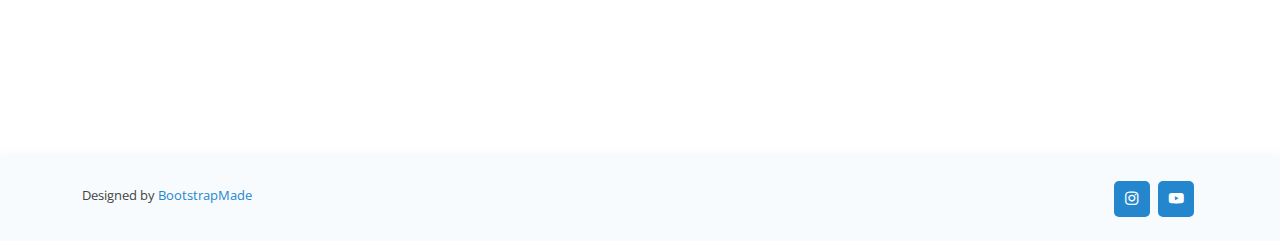
==== commit 14c8c7c6: "commented" ====
--- a/index.html
+++ b/index.html
@@ -59,7 +59,7 @@
           <li><a class="nav-link scrollto" href="#contact">Contact</a></li> -->
           <!-- <li><a class="nav-link" href="teach-with-us.html">Teach With Us</a></li> -->
           <li><a class="getstarted scrollto" href="teach-with-us.html" target="_blank" >Teach With Us</a></li>          
-           <li><a class="getstarted scrollto" href="https://chat.whatsapp.com/C5pmTQKm2cZ7GkmhVefje5" target="_blank" >Join our WhatsApp Group</a></li>
+           <li><a class="getstarted scrollto" href="https://chat.whatsapp.com/IVq9hMdGlYhCNhNyiTglno" target="_blank" >Join our WhatsApp Group</a></li>
         </ul>
         <i class="bi bi-list mobile-nav-toggle"></i>
       </nav>
@@ -81,7 +81,7 @@
       </div>
       <br>
       <div class="text-center">
-        <a target="_blank" href="https://chat.whatsapp.com/C5pmTQKm2cZ7GkmhVefje5" class="btn-get-started scrollto">Join Our Whatsapp Group for details</a>
+        <a target="_blank" href="https://chat.whatsapp.com/IVq9hMdGlYhCNhNyiTglno" class="btn-get-started scrollto">Join Our Whatsapp Group for details</a>
       </div>
       <br>
 
@@ -116,7 +116,7 @@
           </div>
         </div>
 
-        <div class="col-6 col-md-4 col-lg-4 align-items-stretch mb-5 mb-lg-0" data-aos="zoom-in" data-aos-delay="200">
+      <!--  <div class="col-6 col-md-4 col-lg-4 align-items-stretch mb-5 mb-lg-0" data-aos="zoom-in" data-aos-delay="200">
           <div class="icon-box">
             <div class="icon"><img class="hobby-image" src="assets/img/Soumya.png" style="height:100px"/></div>
             <h4 class="title"><a href="">Free Belly Dancing Class</a></h4>
@@ -126,19 +126,19 @@
               <span class="instructor-info">Dancer | Actor | Model</span>
             </p>
           </div>
-        </div>
+        </div> -->
  
-        <div class="col-6 col-md-4 col-lg-4 align-items-stretch mb-5 mb-lg-0" data-aos="zoom-in" data-aos-delay="200">
+       <!-- <div class="col-6 col-md-4 col-lg-4 align-items-stretch mb-5 mb-lg-0" data-aos="zoom-in" data-aos-delay="200">
           <div class="icon-box">          
             <div class="icon"><img class="hobby-image" src="assets/img/riya.jpeg" style="height:80px"/></div>
             <br><h4 class="title"><a href="">Free DSLR Photography Class</a></h4>
             <p class="description">
               <h4 class="title class-date">24 July, 7pm</h4>
-              <span class="instructor-name"><b>Riya Kishnani</b></span>
+              <span class="instructor-name"><b>Riya Kishnani</b></span><br>
               <span class="instructor-info">Commercial Photographer</span>
             </p>
           </div>
-        </div>
+        </div> -->
 
          <div class="col-6 col-md-4 col-lg-4 align-items-stretch mb-5 mb-lg-0" data-aos="zoom-in" data-aos-delay="200">
           <div class="icon-box">
@@ -153,7 +153,7 @@
         </div>
          <br>
       <div class="text-center">
-        <a target="_blank" href="https://chat.whatsapp.com/C5pmTQKm2cZ7GkmhVefje5" class="btn-get-started scrollto">Join our Free Classes</a>
+        <a target="_blank" href="https://chat.whatsapp.com/IVq9hMdGlYhCNhNyiTglno" class="btn-get-started scrollto">Join our Free Classes</a>
       </div>
       <br>
       </div>
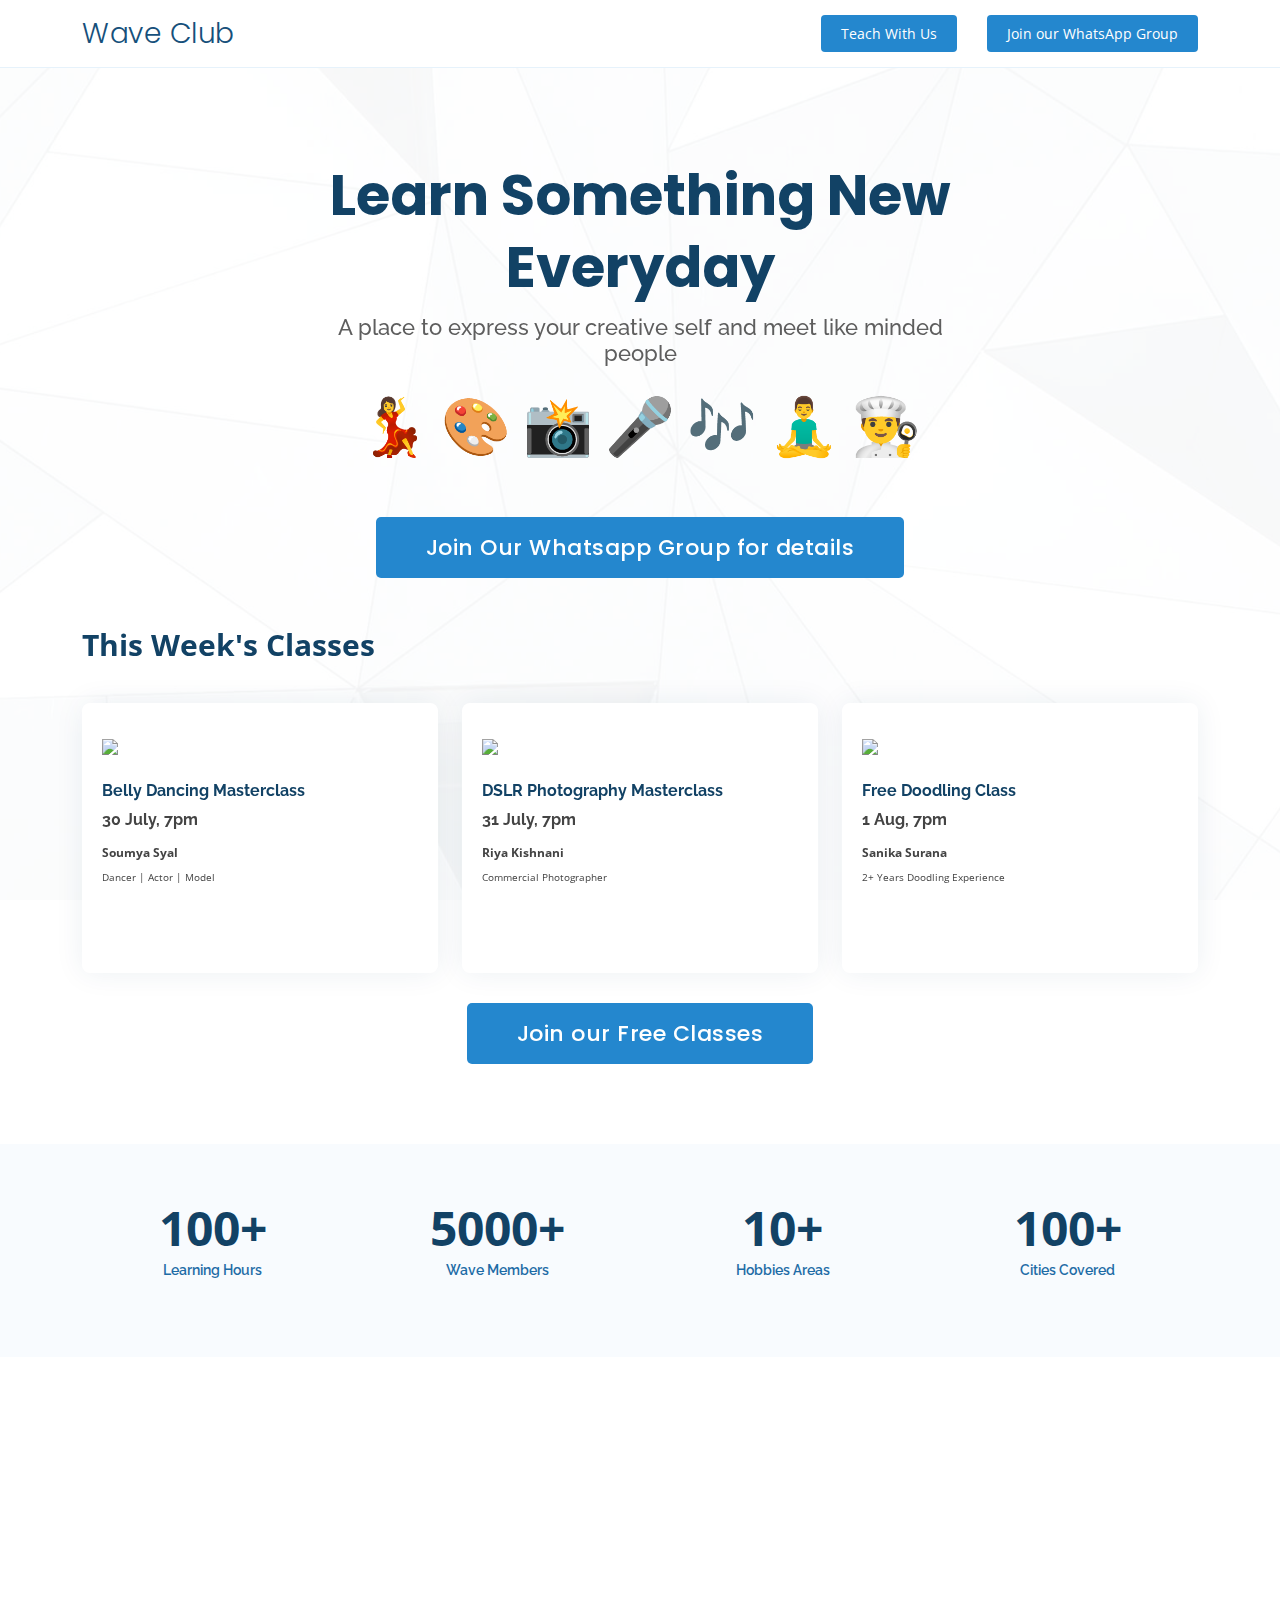
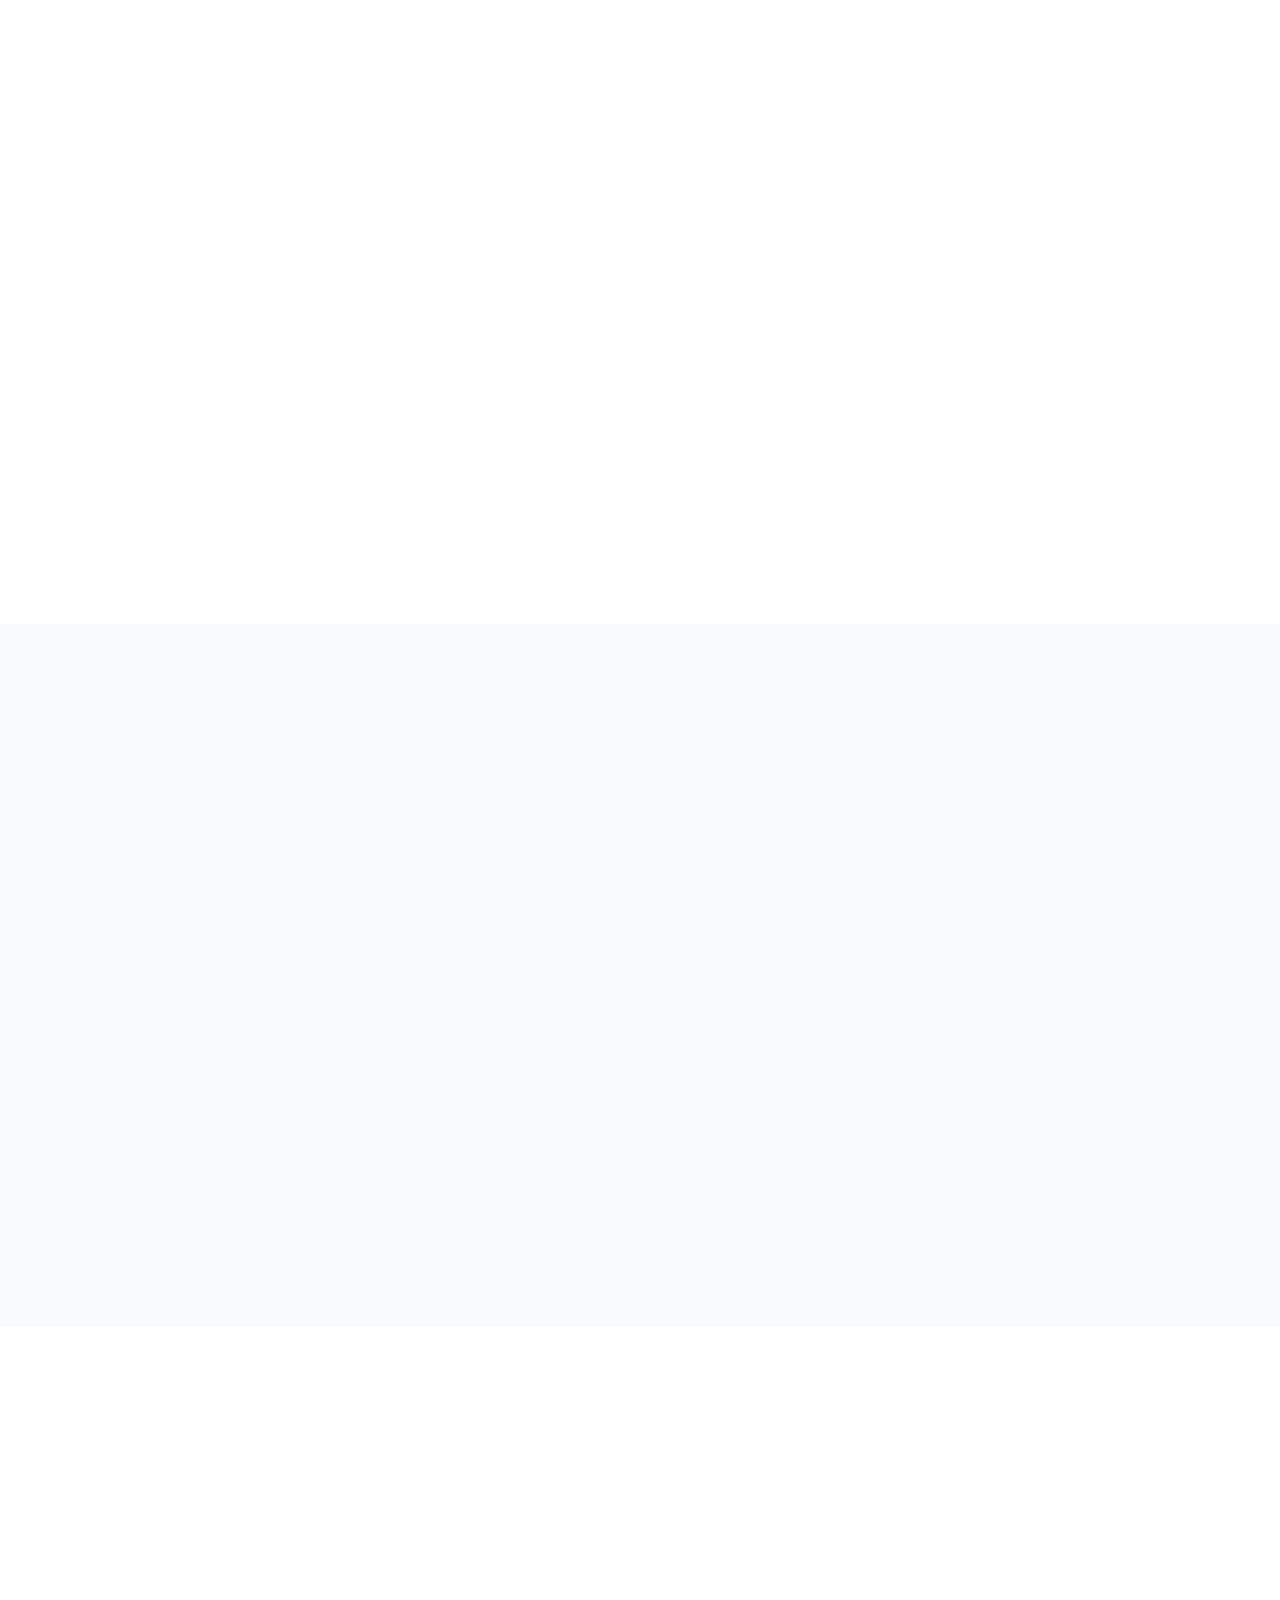
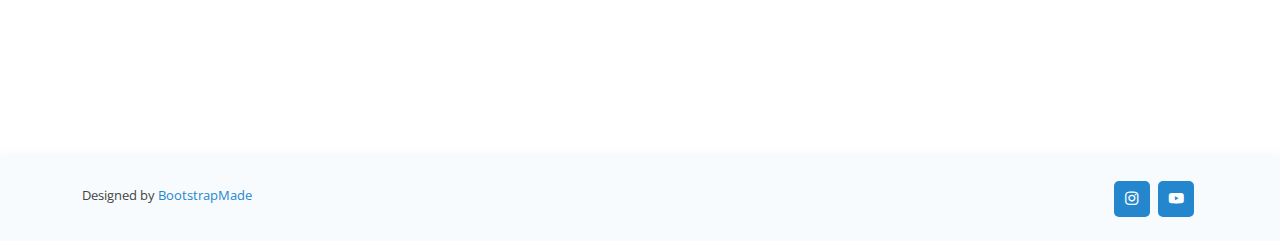
==== commit 27edc292: "comment" ====
--- a/index.html
+++ b/index.html
@@ -73,7 +73,9 @@
     <div class="container position-relative" data-aos="fade-up" data-aos-delay="100">
       <div class="row justify-content-center">
         <div class="col-xl-7 col-lg-9 text-center">
-          <h1>Learn Something New For <span style="color:#538b01">Free</span> Everyday</h1>          
+          <h1>Learn Something New 
+            <!-- For <span style="color:#538b01">Free</span> -->
+            Everyday</h1>          
           <h2><span style="font-size: 22px;">A place to express your creative self and meet like minded people</span></h2>
           <br>
           <h1>💃 🎨  📸 🎤 🎶 🧘‍♂️ 👨‍🍳</h1>
@@ -87,31 +89,31 @@
 
       <div class="row justify-content-center">
         <div class="col-xl-12 col-lg-12">
-          <p class="upcoming-classes"><b>This Week's Free Classes</b></p>
+          <p class="upcoming-classes"><b>This Week's Classes</b></p>
         </div>
       </div>
 
       <div class="row icon-boxes flex">
         <div class="col-6 col-md-4 col-lg-4 align-items-stretch mb-5 mb-lg-0" data-aos="zoom-in" data-aos-delay="200">
           <div class="icon-box">
-            <div class="icon"><img class="hobby-image" src="assets/img/brownie3.jpeg" style="height:100px"/></div>
-            <h4 class="title"><a href="">Free Brownie Making Class</a></h4>
+            <div class="icon"><img class="hobby-image" src="assets/img/Soumya.png" style="height:100px"/></div>
+            <h4 class="title"><a href="">Belly Dancing Masterclass</a></h4>
             <p class="description">
-              <h4 class="title class-date">20 July, 4pm</h4>
-              <span class="instructor-name"><b>Sangita Jain</b></span><br>
-              <span class="instructor-info">Owner Mom's Bakery</span>
+              <h4 class="title class-date">30 July, 7pm</h4>
+              <span class="instructor-name"><b>Soumya Syal</b></span><br>
+              <span class="instructor-info">Dancer | Actor | Model</span>
             </p>
           </div>
         </div>
 
         <div class="col-6 col-md-4 col-lg-4 align-items-stretch mb-5 mb-lg-0" data-aos="zoom-in" data-aos-delay="200">
           <div class="icon-box">
-            <div class="icon"><img class="hobby-image" src="assets/img/Ishani.jpeg" style="height:100px"/></div>
-            <h4 class="title"><a href="">Free Public Speaking Class</a></h4>
+            <div class="icon"><img class="hobby-image" src="assets/img/riya.jpeg" style="height:100px"/></div>
+            <h4 class="title"><a href="">DSLR Photography Masterclass</a></h4>
             <p class="description">
-              <h4 class="title class-date">21 July, 7pm</h4>
-              <span class="instructor-name"><b>Ishani Gupta</b></span><br>
-              <span class="instructor-info">Public Speaking Coach</span>
+              <h4 class="title class-date">31 July, 7pm</h4>
+              <span class="instructor-name"><b>Riya Kishnani</b></span><br>
+              <span class="instructor-info">Commercial Photographer</span>
             </p>
           </div>
         </div>
@@ -142,12 +144,12 @@
 
          <div class="col-6 col-md-4 col-lg-4 align-items-stretch mb-5 mb-lg-0" data-aos="zoom-in" data-aos-delay="200">
           <div class="icon-box">
-            <div class="icon"><img class="hobby-image" src="assets/img/pra.jpeg" style="height:100px"/></div>
-            <h4 class="title"><a href="">Free Sketching Class</a></h4>
+            <div class="icon"><img class="hobby-image" src="assets/img/sanika.jpeg" style="height:100px"/></div>
+            <h4 class="title"><a href="">Free Doodling Class</a></h4>
             <p class="description">
-              <h4 class="title class-date">25 July, 7pm</h4>
-              <span class="instructor-name"><b>Prashant</b></span><br>
-              <span class="instructor-info">Professional Artist</span>
+              <h4 class="title class-date">1 Aug, 7pm</h4>
+              <span class="instructor-name"><b>Sanika Surana</b></span><br>
+              <span class="instructor-info">2+ Years Doodling Experience</span>
             </p>
           </div>
         </div>
